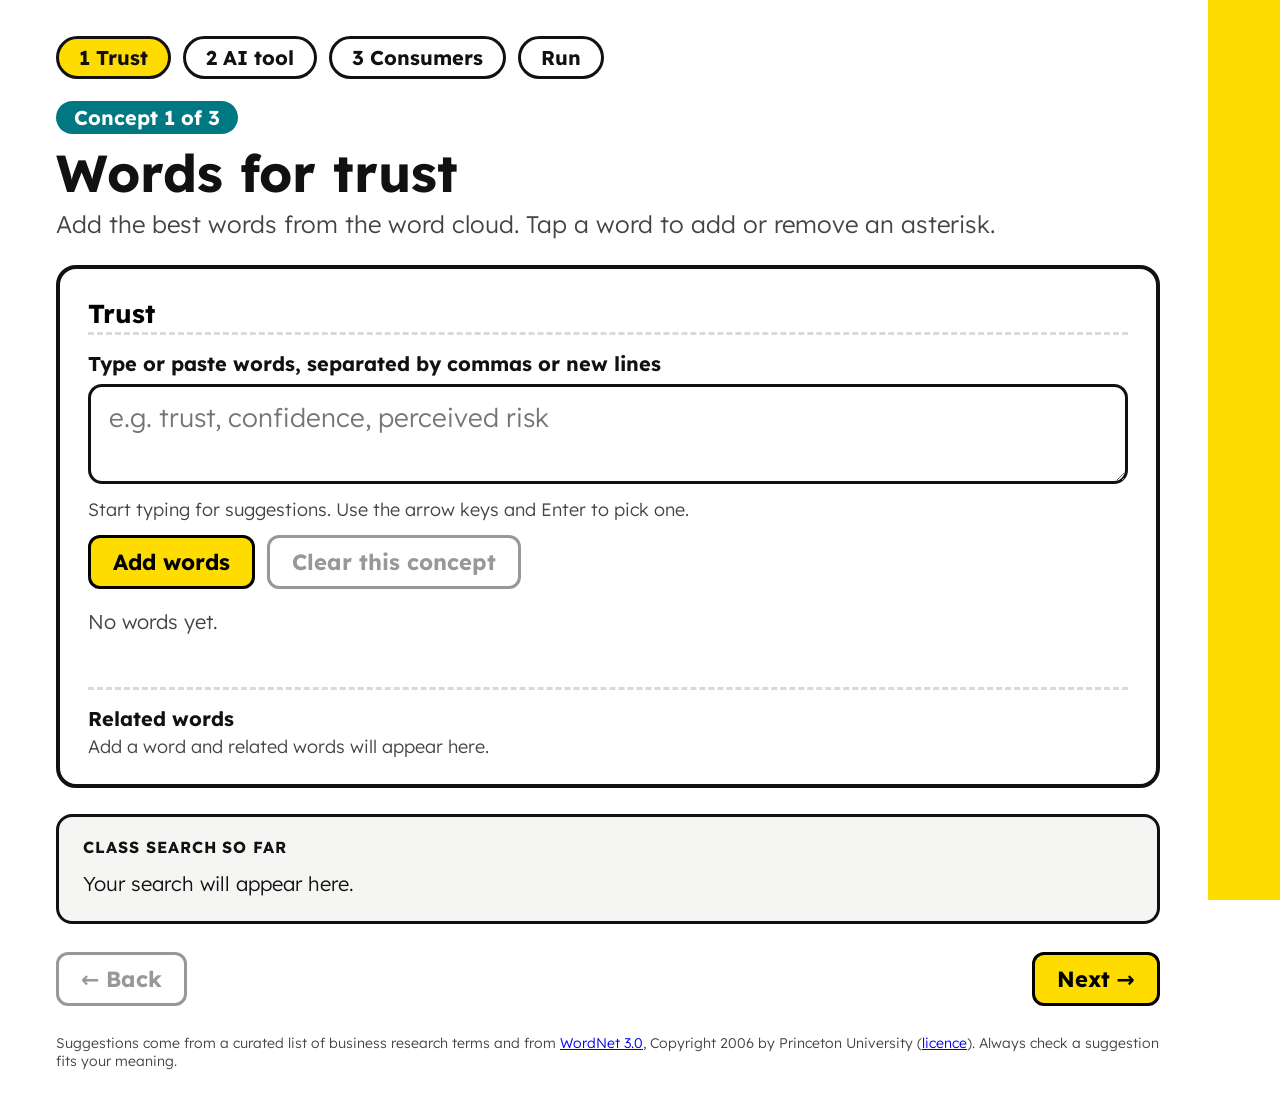
==== boolean-live-plus.html @ 55ec8f65 "Search builder plus: predictive suggestions and thesaurus Co-Authored-By: Claude Opus 5.5 <noreply@a" ====
<!DOCTYPE html>
<html lang="en-AU">
<head>
<meta charset="utf-8">
<meta name="viewport" content="width=device-width, initial-scale=1">
<title>Live search builder | UNSW Library</title>
<link rel="preconnect" href="https://fonts.googleapis.com">
<link rel="preconnect" href="https://fonts.gstatic.com" crossorigin>
<link href="https://fonts.googleapis.com/css2?family=Lexend:wght@300;400;500;700&display=swap" rel="stylesheet">
<style>
:root{--ink:#111;--yellow:#FFDC00;--teal:#007882;--panel:#f5f5f3;--muted:#444;--line:#d9d9d9}
*{box-sizing:border-box}
body{margin:0;font-family:Lexend,system-ui,Arial,sans-serif;font-weight:300;color:var(--ink);background:#fff;min-height:100vh}
.side{position:fixed;right:0;top:0;bottom:0;width:72px;background:var(--yellow)}
main{padding:36px 120px 40px 56px;max-width:1500px}
:focus-visible{outline:4px solid #1a5fd1;outline-offset:3px}
.sr{position:absolute;width:1px;height:1px;overflow:hidden;clip:rect(0 0 0 0);white-space:nowrap}
.prog{display:flex;gap:12px;flex-wrap:wrap;margin:0 0 22px;padding:0;list-style:none}
.prog button{font:inherit;font-size:20px;font-weight:700;border:3px solid var(--ink);background:#fff;color:var(--ink);border-radius:999px;padding:6px 20px;cursor:pointer}
.prog button[aria-current="step"]{background:var(--yellow)}
.prog button.done{background:var(--ink);color:var(--yellow)}
.step{display:inline-block;background:var(--teal);color:#fff;font-weight:700;font-size:20px;border-radius:999px;padding:4px 18px;margin:0 0 10px}
h1{font-size:52px;margin:0 0 8px;font-weight:700;line-height:1.1}
.sub{font-size:24px;margin:0 0 26px;color:var(--muted)}
.panel{border:4px solid var(--ink);border-radius:20px;padding:26px 28px;background:#fff}
label.f{display:block;font-size:20px;font-weight:700;margin:0 0 8px}
textarea{width:100%;font:inherit;font-size:26px;border:3px solid var(--ink);border-radius:14px;padding:14px 18px;min-height:96px;resize:vertical}
.row{display:flex;gap:12px;flex-wrap:wrap;align-items:center;margin-top:14px}
.btn{font:inherit;font-size:22px;font-weight:700;border:3px solid #000;background:var(--yellow);color:#000;border-radius:12px;padding:10px 22px;cursor:pointer}
.btn.ghost{background:#fff}
.btn.dark{background:var(--ink);color:var(--yellow);border-color:var(--ink)}
.btn[disabled]{opacity:.4;cursor:default}
.hint{font-size:18px;color:var(--muted);margin:10px 0 0}
.chips{display:flex;flex-wrap:wrap;gap:12px;margin-top:20px;min-height:56px;list-style:none;padding:0}
.chip{display:inline-flex;align-items:center;border:3px solid var(--ink);border-radius:999px;background:#fff;overflow:hidden}
.chip .w{font:inherit;font-size:24px;font-weight:700;border:0;background:transparent;color:var(--ink);padding:8px 8px 8px 20px;cursor:pointer}
.chip.tr{background:var(--yellow)}
.chip .x{font:inherit;font-size:22px;border:0;border-left:2px solid var(--ink);background:transparent;color:var(--ink);padding:8px 14px;cursor:pointer}
.chip .x:hover,.chip .w:hover{background:rgba(0,0,0,.08)}
.out{margin-top:26px;border:3px solid var(--ink);border-radius:16px;background:var(--panel);padding:18px 24px;font-family:ui-monospace,Menlo,Consolas,monospace;font-size:24px;line-height:1.55;word-break:break-word}
.out .l{display:block;font-family:Lexend,system-ui,sans-serif;font-size:16px;font-weight:700;letter-spacing:.06em;text-transform:uppercase;margin-bottom:6px}
.and{background:var(--yellow);border:2px solid #000;border-radius:8px;padding:0 8px;font-weight:700}
.nav{display:flex;justify-content:space-between;margin-top:28px}
.lbl{width:100%;font:inherit;font-size:26px;font-weight:700;border:0;border-bottom:3px dashed var(--line);padding:2px 0;margin:0 0 16px}
.empty{font-size:20px;color:var(--muted)}

.acwrap{position:relative}
.ac{position:absolute;left:0;right:0;top:100%;margin:4px 0 0;padding:0;list-style:none;background:#fff;border:3px solid var(--ink);border-radius:14px;z-index:5;overflow:hidden;box-shadow:6px 6px 0 var(--yellow)}
.ac li{font-size:24px;padding:8px 18px;cursor:pointer}
.ac li .m{font-weight:700}
.ac li[aria-selected="true"],.ac li:hover{background:var(--yellow)}
.rel{margin-top:22px;border-top:3px dashed var(--line);padding-top:16px}
.rel h2{font-size:20px;margin:0 0 4px;font-weight:700}
.rel .src{font-size:16px;color:var(--muted);margin:10px 0 6px;font-weight:700;letter-spacing:.04em;text-transform:uppercase}
.sug{display:flex;flex-wrap:wrap;gap:10px;list-style:none;padding:0;margin:0}
.sug button{font:inherit;font-size:20px;border:2px dashed var(--ink);border-radius:999px;background:#fff;color:var(--ink);padding:5px 14px;cursor:pointer}
.sug button:hover{background:#fff6b8;border-style:solid}
.credit{font-size:14px;color:var(--muted);margin:28px 0 0}
@media (max-width:900px){main{padding:24px 90px 24px 20px}h1{font-size:36px}}
</style>
</head>
<body>
<div class="side" aria-hidden="true"></div>
<main>
<ol class="prog" id="prog" aria-label="Steps"></ol>
<div id="screen"></div>
<p class="credit" id="credit">Suggestions come from a curated list of business research terms and from <a href="https://wordnet.princeton.edu/" target="_blank" rel="noopener">WordNet 3.0</a>, Copyright 2006 by Princeton University (<a href="data/WORDNET-LICENSE.txt" target="_blank" rel="noopener">licence</a>). Always check a suggestion fits your meaning.</p>
</main>
<script>
const $=s=>document.querySelector(s);
const esc=s=>String(s).replace(/[&<>"']/g,c=>({'&':'&amp;','<':'&lt;','>':'&gt;','"':'&quot;',"'":'&#39;'}[c]));
const KEY='boolean-live-plus-v1';
let D={step:0,dials:[{n:'Trust',w:[]},{n:'AI tool',w:[]},{n:'Consumers',w:[]}]};
try{const v=JSON.parse(localStorage.getItem(KEY)||'null');if(v&&v.dials)D=v}catch(e){}
const save=()=>{try{localStorage.setItem(KEY,JSON.stringify(D))}catch(e){}};
// a word is {t:'perceived risk', star:false}
const stem=t=>{if(/\s/.test(t))return t;const l=t.toLowerCase();for(const [suf,cut] of [['ility',5],['able',2],['ible',2],['ness',4],['ment',4],['ing',3],['ed',2],['s',1]]){if(l.endsWith(suf)&&t.length-cut>=4)return t.slice(0,t.length-cut)}return t};
const fmt=w=>{const t=w.star?stem(w.t)+'*':w.t;return /\s/.test(w.t)?'"'+t+'"':t};
const group=d=>!d.w.length?'':d.w.length>1?'('+d.w.map(fmt).join(' OR ')+')':fmt(d.w[0]);
const query=()=>D.dials.map(group).filter(Boolean).join(' AND ');
const queryHtml=(upto)=>{const g=D.dials.slice(0,upto).map(group).filter(Boolean);return g.length?g.map((x,i)=>(i?'<span class="and">AND</span> ':'')+esc(x)).join('<br>'):'<span style="font-family:Lexend,sans-serif;font-size:20px">Your search will appear here.</span>'};
function addWords(k,text){const d=D.dials[k];
 text.split(/[\n,;]+/).map(s=>s.replace(/["()*]/g,'').replace(/\s+/g,' ').trim()).filter(Boolean).forEach(t=>{
  if(!d.w.some(x=>x.t.toLowerCase()===t.toLowerCase()))d.w.push({t,star:false})});save()}
function prog(){const steps=[...D.dials.map((d,i)=>(i+1)+' '+d.n),'Run'];
 $('#prog').innerHTML=steps.map((s,i)=>`<li><button type="button" data-go="${i}" ${i===D.step?'aria-current="step"':''} class="${i<D.step?'done':''}">${i<D.step?'✓ ':''}${esc(s)}</button></li>`).join('')}
let TH=null;fetch('data/thesaurus.json').then(r=>r.ok?r.json():null).then(j=>{if(j){TH=j;if(D.step<D.dials.length)related()}}).catch(()=>{});
function curTok(ta){const v=ta.value.slice(0,ta.selectionStart);const m=v.match(/[^,;\n]*$/);return {start:ta.selectionStart-m[0].length,text:m[0].replace(/^\s+/,'')}}
function suggest(prefix){if(!TH||prefix.length<2)return[];const p=prefix.toLowerCase();const out=[];for(const w of TH.v){if(w.startsWith(p)&&w!==p){out.push(w);if(out.length>=6)break}}return out}
function synsFor(words){if(!TH)return{b:[],w:[]};const have=new Set(words.map(x=>x.toLowerCase()));const b=[],g=[];
 words.forEach(x=>{const k=x.toLowerCase();(TH.b[k]||[]).forEach(s=>{if(!have.has(s.toLowerCase())&&!b.includes(s))b.push(s)});(TH.w[k]||[]).forEach(s=>{if(!have.has(s.toLowerCase())&&!b.some(y=>y.toLowerCase()===s)&&!g.includes(s))g.push(s)})});return{b:b.slice(0,14),w:g.slice(0,10)}}
function related(){const box=document.getElementById('rel');if(!box)return;const d=D.dials[D.step];if(!d)return;
 if(!TH){box.innerHTML='';return}
 if(!d.w.length){box.innerHTML='<h2>Related words</h2><p class="hint" style="margin:0">Add a word and related words will appear here.</p>';return}
 const s=synsFor(d.w.map(x=>x.t));const li=a=>a.map(x=>`<li><button type="button" data-add="${esc(x)}" aria-label="Add ${esc(x)}">+ ${esc(x)}</button></li>`).join('');
 box.innerHTML='<h2>Related words</h2><p class="hint" style="margin:0 0 4px">Select a word to add it.</p>'+(s.b.length?'<p class="src">Business terms</p><ul class="sug">'+li(s.b)+'</ul>':'')+(s.w.length?'<p class="src">General thesaurus</p><ul class="sug">'+li(s.w)+'</ul>':'')+(!s.b.length&&!s.w.length?'<p class="hint" style="margin:0">No suggestions for these words. Try a different word.</p>':'')}
function render(focusSel){prog();const k=D.step,sc=$('#screen');
 if(k<D.dials.length){const d=D.dials[k];
  sc.innerHTML=`<span class="step">Concept ${k+1} of ${D.dials.length}</span>
  <h1>Words for <span id="cname">${esc(d.n.toLowerCase())}</span></h1>
  <p class="sub">Add the best words from the word cloud. Tap a word to add or remove an asterisk.</p>
  <div class="panel"><label class="sr" for="lbl">Concept name</label><input class="lbl" id="lbl" value="${esc(d.n)}" autocomplete="off">
   <label class="f" for="win">Type or paste words, separated by commas or new lines</label>
   <div class="acwrap"><textarea id="win" placeholder="e.g. trust, confidence, perceived risk" role="combobox" aria-autocomplete="list" aria-expanded="false" aria-controls="acl" autocomplete="off" spellcheck="true"></textarea><ul class="ac" id="acl" role="listbox" aria-label="Suggestions" hidden></ul></div><p class="hint" id="achint">Start typing for suggestions. Use the arrow keys and Enter to pick one.</p>
   <div class="row"><button class="btn" type="button" id="add">Add words</button><button class="btn ghost" type="button" id="clr" ${d.w.length?'':'disabled'}>Clear this concept</button></div>
   <ul class="chips" id="chips" aria-label="Words for ${esc(d.n)}">${d.w.length?d.w.map((w,i)=>`<li class="chip ${w.star?'tr':''}"><button class="w" type="button" data-i="${i}" aria-pressed="${w.star}" aria-label="${esc(fmt(w))}. Select to ${w.star?'remove':'add'} truncation">${esc(fmt(w))}</button><button class="x" type="button" data-x="${i}" aria-label="Remove ${esc(w.t)}">×</button></li>`).join(''):'<li class="empty">No words yet.</li>'}</ul>
   <div class="rel" id="rel" aria-live="polite"></div>
  </div>
  <div class="out" aria-live="polite"><span class="l">Class search so far</span>${queryHtml(k+1)}</div>
  <div class="nav"><button class="btn ghost" type="button" id="back" ${k?'':'disabled'}>← Back</button><button class="btn" type="button" id="next">Next →</button></div>`;
  const win=$('#win');
  $('#add').onclick=()=>{if(!win.value.trim())return;addWords(k,win.value);render('#win')};
  const acl=$('#acl');let acI=-1,acItems=[];
  const closeAc=()=>{acl.hidden=true;win.setAttribute('aria-expanded','false');win.removeAttribute('aria-activedescendant');acI=-1;acItems=[]};
  const pick=w=>{const tk=curTok(win);const before=win.value.slice(0,tk.start),after=win.value.slice(win.selectionStart);const sep=before&&!/[\s,;\n]$/.test(before)?' ':'';win.value=before+sep+w+', '+after.replace(/^\s*,?\s*/,'');const pos=(before+sep+w+', ').length;win.setSelectionRange(pos,pos);closeAc();win.focus()};
  const showAc=()=>{acItems=suggest(curTok(win).text);if(!acItems.length){closeAc();return}acI=-1;const p=curTok(win).text.toLowerCase();
   acl.innerHTML=acItems.map((w,i)=>`<li role="option" id="aco${i}" aria-selected="false"><span class="m">${esc(w.slice(0,p.length))}</span>${esc(w.slice(p.length))}</li>`).join('');acl.hidden=false;win.setAttribute('aria-expanded','true')};
  const hi=i=>{acI=i;acl.querySelectorAll('li').forEach((li,j)=>li.setAttribute('aria-selected',j===i));win.setAttribute('aria-activedescendant','aco'+i)};
  win.addEventListener('input',showAc);win.addEventListener('blur',()=>setTimeout(closeAc,150));
  acl.addEventListener('mousedown',e=>{const li=e.target.closest('li');if(li){e.preventDefault();pick(acItems[+li.id.slice(3)])}});
  win.addEventListener('keydown',e=>{
   if(!acl.hidden&&acItems.length){if(e.key==='ArrowDown'){e.preventDefault();hi((acI+1)%acItems.length);return}if(e.key==='ArrowUp'){e.preventDefault();hi((acI-1+acItems.length)%acItems.length);return}
    if((e.key==='Enter'||e.key==='Tab')&&acI>=0){e.preventDefault();pick(acItems[acI]);return}if(e.key==='Escape'){e.preventDefault();closeAc();return}}
   if(e.key==='Enter'&&!e.shiftKey){e.preventDefault();closeAc();$('#add').click()}});
  $('#rel').addEventListener('click',e=>{const b=e.target.closest('[data-add]');if(!b)return;addWords(k,b.dataset.add);render('#win')});
  related();
  $('#clr').onclick=()=>{d.w=[];save();render('#win')};
  $('#lbl').addEventListener('input',e=>{d.n=e.target.value.trim()||'Concept';$('#cname').textContent=d.n.toLowerCase();save();prog()});
  $('#chips').onclick=e=>{const w=e.target.closest('.w'),x=e.target.closest('.x');
   if(w){const i=+w.dataset.i;d.w[i].star=!d.w[i].star;save();render(`.w[data-i="${i}"]`)}
   if(x){d.w.splice(+x.dataset.x,1);save();render('#win')}};
 }else{
  sc.innerHTML=`<span class="step">Run it</span><h1>Search Business Source Premier</h1>
  <p class="sub">The class’s finished search, ready to run live.</p>
  <div class="out" style="font-size:28px"><span class="l">Class search</span>${queryHtml(D.dials.length)}</div>
  <div class="row" style="margin-top:26px"><button class="btn dark" type="button" id="run" ${query()?'':'disabled'}>Open in Business Source Premier ↗<span class="sr"> (opens in a new window)</span></button><button class="btn ghost" type="button" id="cp" ${query()?'':'disabled'}>Copy search</button></div>
  <p class="hint" id="cpm" aria-live="polite"></p>
  <div class="nav"><button class="btn ghost" type="button" id="back">← Back</button><button class="btn ghost" type="button" id="reset">Start again</button></div>`;
  $('#run').onclick=()=>window.open('https://research.ebsco.com/c/cqb6z7/search/results?autocorrect=y&db=buh&expanders=concept&limiters=None&searchMode=enhanced&q='+encodeURIComponent(query()).replace(/%20/g,'+'),'_blank','noopener');
  $('#cp').onclick=async()=>{try{await navigator.clipboard.writeText(query());$('#cpm').textContent='Copied.'}catch(e){$('#cpm').textContent='Select the search above and copy it manually.'}};
  $('#reset').onclick=()=>{D={step:0,dials:D.dials.map(d=>({n:d.n,w:[]}))};save();render('#win')};
 }
 const b=$('#back');if(b)b.onclick=()=>{D.step--;save();render('h1')};
 const n=$('#next');if(n)n.onclick=()=>{D.step++;save();render('h1')};
 if(focusSel){const f=document.querySelector(focusSel);if(f){if(f.tagName==='H1')f.setAttribute('tabindex','-1');f.focus()}}}
$('#prog').addEventListener('click',e=>{const b=e.target.closest('[data-go]');if(b){D.step=+b.dataset.go;save();render('h1')}});
render();
</script>
</body>
</html>
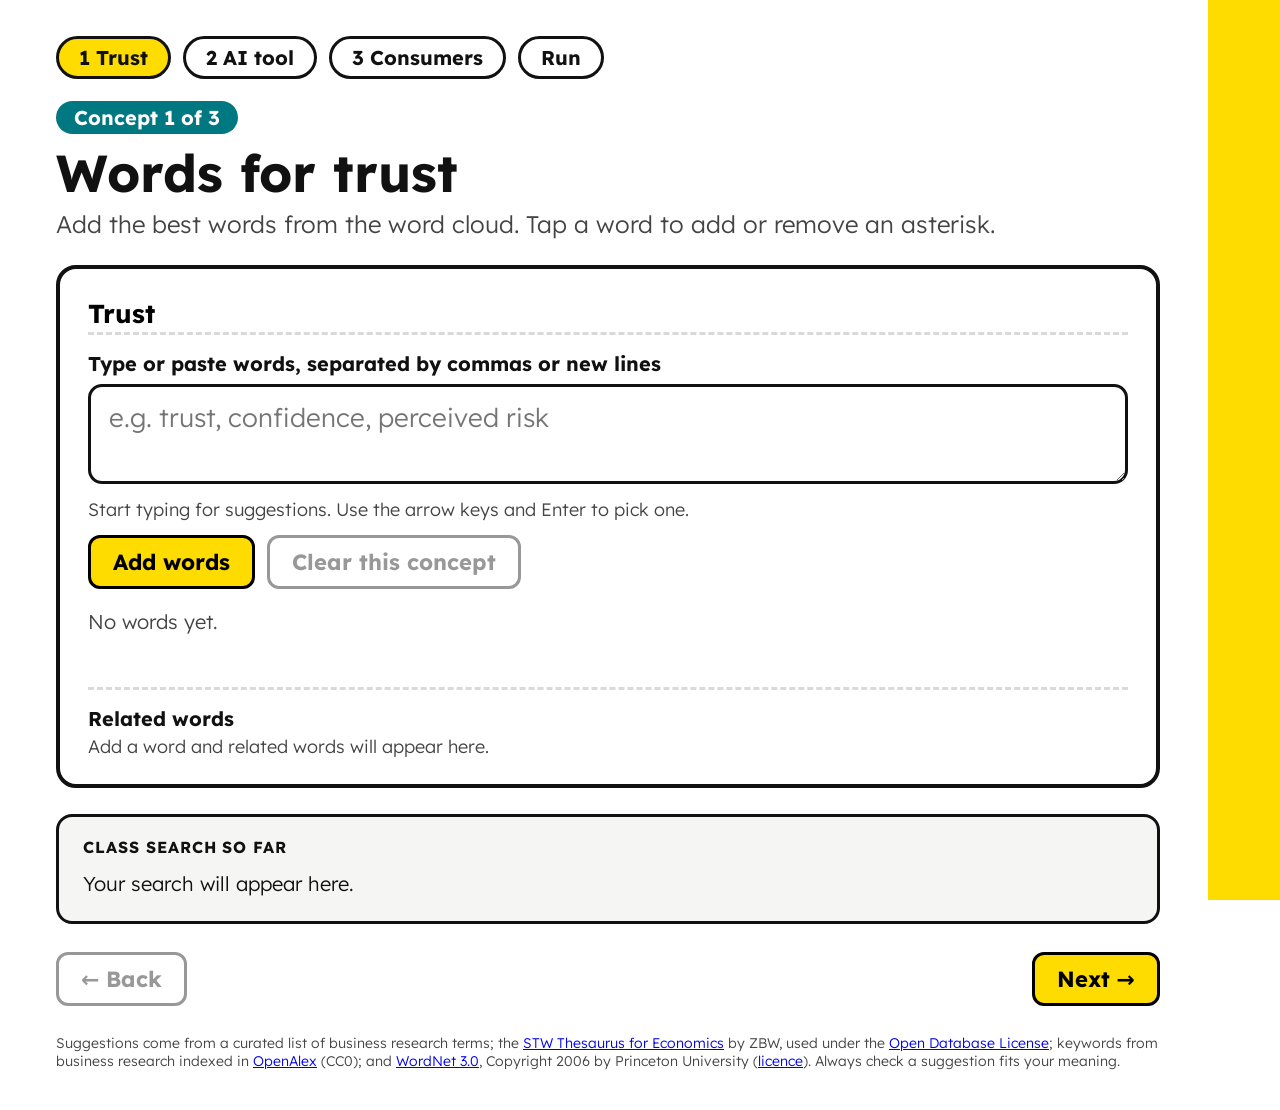
==== commit 08a93c20: "Search builder plus: add STW economics terms and OpenAlex research keywords Co-Authored-By: Claude O" ====
--- a/boolean-live-plus.html
+++ b/boolean-live-plus.html
@@ -55,6 +55,7 @@
 .sug{display:flex;flex-wrap:wrap;gap:10px;list-style:none;padding:0;margin:0}
 .sug button{font:inherit;font-size:20px;border:2px dashed var(--ink);border-radius:999px;background:#fff;color:var(--ink);padding:5px 14px;cursor:pointer}
 .sug button:hover{background:#fff6b8;border-style:solid}
+.srcn{font-size:13px;color:var(--muted);margin:-2px 0 6px}
 .credit{font-size:14px;color:var(--muted);margin:28px 0 0}
 @media (max-width:900px){main{padding:24px 90px 24px 20px}h1{font-size:36px}}
 </style>
@@ -64,7 +65,7 @@
 <main>
 <ol class="prog" id="prog" aria-label="Steps"></ol>
 <div id="screen"></div>
-<p class="credit" id="credit">Suggestions come from a curated list of business research terms and from <a href="https://wordnet.princeton.edu/" target="_blank" rel="noopener">WordNet 3.0</a>, Copyright 2006 by Princeton University (<a href="data/WORDNET-LICENSE.txt" target="_blank" rel="noopener">licence</a>). Always check a suggestion fits your meaning.</p>
+<p class="credit" id="credit">Suggestions come from a curated list of business research terms; the <a href="https://zbw.eu/stw/" target="_blank" rel="noopener">STW Thesaurus for Economics</a> by ZBW, used under the <a href="https://opendatacommons.org/licenses/odbl/1-0/" target="_blank" rel="noopener">Open Database License</a>; keywords from business research indexed in <a href="https://openalex.org/" target="_blank" rel="noopener">OpenAlex</a> (CC0); and <a href="https://wordnet.princeton.edu/" target="_blank" rel="noopener">WordNet 3.0</a>, Copyright 2006 by Princeton University (<a href="data/WORDNET-LICENSE.txt" target="_blank" rel="noopener">licence</a>). Always check a suggestion fits your meaning.</p>
 </main>
 <script>
 const $=s=>document.querySelector(s);
@@ -84,16 +85,33 @@
   if(!d.w.some(x=>x.t.toLowerCase()===t.toLowerCase()))d.w.push({t,star:false})});save()}
 function prog(){const steps=[...D.dials.map((d,i)=>(i+1)+' '+d.n),'Run'];
  $('#prog').innerHTML=steps.map((s,i)=>`<li><button type="button" data-go="${i}" ${i===D.step?'aria-current="step"':''} class="${i<D.step?'done':''}">${i<D.step?'✓ ':''}${esc(s)}</button></li>`).join('')}
-let TH=null;fetch('data/thesaurus.json').then(r=>r.ok?r.json():null).then(j=>{if(j){TH=j;if(D.step<D.dials.length)related()}}).catch(()=>{});
+let TH=null,OA=null,ST=null,STI=null;
+const getJ=(u,f)=>fetch(u).then(r=>r.ok?r.json():null).then(j=>{if(j){f(j);if(D.step<D.dials.length)related()}}).catch(()=>{});
+const nrm=x=>x.toLowerCase().replace(/[*"?]/g,'').replace(/ \([^)]*\)$/,'').replace(/\s+/g,' ').trim();
+const HOM=new Set(['trust','good','return','interest','security','future','option','share','bond','stock','capital','right','saving','earning']);
+const clean=x=>{x=x.replace(/ \([^)]*\)$/,'');return /^[A-Z][a-z]/.test(x)?x[0].toLowerCase()+x.slice(1):x};
+getJ('data/thesaurus.json',j=>{TH=j});
+getJ('data/openalex-keywords.json',j=>{OA=j;OA.ix=new Map(j.k.map((k,i)=>[k,i]));0});
+getJ('data/stw.json',j=>{ST=j;STI=new Map();const add=(t,i)=>{const k=nrm(t);if(!STI.has(k))STI.set(k,[]);STI.get(k).push(i)};j.p.forEach((t,i)=>{add(t,i);j.a[i].forEach(a=>add(a,i))})});
 function curTok(ta){const v=ta.value.slice(0,ta.selectionStart);const m=v.match(/[^,;\n]*$/);return {start:ta.selectionStart-m[0].length,text:m[0].replace(/^\s+/,'')}}
-function suggest(prefix){if(!TH||prefix.length<2)return[];const p=prefix.toLowerCase();const out=[];for(const w of TH.v){if(w.startsWith(p)&&w!==p){out.push(w);if(out.length>=6)break}}return out}
-function synsFor(words){if(!TH)return{b:[],w:[]};const have=new Set(words.map(x=>x.toLowerCase()));const b=[],g=[];
- words.forEach(x=>{const k=x.toLowerCase();(TH.b[k]||[]).forEach(s=>{if(!have.has(s.toLowerCase())&&!b.includes(s))b.push(s)});(TH.w[k]||[]).forEach(s=>{if(!have.has(s.toLowerCase())&&!b.some(y=>y.toLowerCase()===s)&&!g.includes(s))g.push(s)})});return{b:b.slice(0,14),w:g.slice(0,10)}}
+let VOC=null,VOCn=-1;const vocab=()=>{const n=(TH?1:0)+(OA?2:0)+(ST?4:0);if(n!==VOCn){VOCn=n;VOC=[...new Set((TH?Object.keys(TH.b):[]).concat(OA?OA.k:[],ST?ST.p.map(nrm):[],TH?TH.v:[]))]}return VOC};
+function suggest(prefix){if(prefix.length<2)return[];const p=prefix.toLowerCase();const out=[];for(const w of vocab()){if(w.startsWith(p)&&w!==p&&!out.includes(w)){out.push(w);if(out.length>=6)break}}return out}
+function synsFor(words){const have=new Set(words.map(x=>nrm(x)));const seen=new Set(have);const take=(arr,x,n)=>{const k=nrm(x);if(!k||seen.has(k)||arr.length>=n)return;seen.add(k);arr.push(x)};const b=[],e=[],o=[],g=[];
+ const ks=words.map(x=>nrm(x)).filter(Boolean);
+ if(TH)ks.forEach(k=>(TH.b[k]||[]).forEach(s=>take(b,s,14)));
+ if(ST)ks.forEach(k=>{const hit=STI.get(k)||(HOM.has(k)||HOM.has(k.replace(/s$/,''))?null:(STI.get(k+'s')||(k.endsWith('s')?STI.get(k.slice(0,-1)):null)));
+  if(hit)hit.forEach(i=>{take(e,clean(ST.p[i]),12);ST.a[i].forEach(a=>take(e,clean(a),12));ST.r[i].forEach(j=>take(e,clean(ST.p[j]),12))})});
+ if(OA)ks.forEach(k=>{const i=OA.ix.has(k)?OA.ix.get(k):OA.ix.get(k+'s');if(i!=null)OA.r[i].forEach(j=>take(o,OA.k[j],12));
+  const re=new RegExp('(^|[ -])'+k.replace(/[.*+?^${}()|[\]\\]/g,'\\$&')+'s?($|[ -])');for(const t of OA.k){if(o.length>=12)break;if(re.test(t))take(o,t,12)}});
+ if(TH)ks.forEach(k=>(TH.w[k]||[]).forEach(s=>take(g,s,10)));
+ return{b,e,o,w:g}}
 function related(){const box=document.getElementById('rel');if(!box)return;const d=D.dials[D.step];if(!d)return;
- if(!TH){box.innerHTML='';return}
+ if(!TH&&!OA&&!ST){box.innerHTML='';return}
  if(!d.w.length){box.innerHTML='<h2>Related words</h2><p class="hint" style="margin:0">Add a word and related words will appear here.</p>';return}
  const s=synsFor(d.w.map(x=>x.t));const li=a=>a.map(x=>`<li><button type="button" data-add="${esc(x)}" aria-label="Add ${esc(x)}">+ ${esc(x)}</button></li>`).join('');
- box.innerHTML='<h2>Related words</h2><p class="hint" style="margin:0 0 4px">Select a word to add it.</p>'+(s.b.length?'<p class="src">Business terms</p><ul class="sug">'+li(s.b)+'</ul>':'')+(s.w.length?'<p class="src">General thesaurus</p><ul class="sug">'+li(s.w)+'</ul>':'')+(!s.b.length&&!s.w.length?'<p class="hint" style="margin:0">No suggestions for these words. Try a different word.</p>':'')}
+ const grp=(t,n,a)=>a.length?`<p class="src">${t}</p>${n?`<p class="srcn">${n}</p>`:''}<ul class="sug">${li(a)}</ul>`:'';
+ const any=s.b.length||s.e.length||s.o.length||s.w.length;
+ box.innerHTML='<h2>Related words</h2><p class="hint" style="margin:0 0 4px">Select a word to add it.</p>'+grp('Business terms','',s.b)+grp('Economics and business terms','From the STW Thesaurus for Economics',s.e)+grp('Words researchers use','Keywords that appear together in business research. Related, not always the same meaning.',s.o)+grp('General thesaurus','',s.w)+(!any?'<p class="hint" style="margin:0">No suggestions for these words. Try a different word.</p>':'')}
 function render(focusSel){prog();const k=D.step,sc=$('#screen');
  if(k<D.dials.length){const d=D.dials[k];
   sc.innerHTML=`<span class="step">Concept ${k+1} of ${D.dials.length}</span>
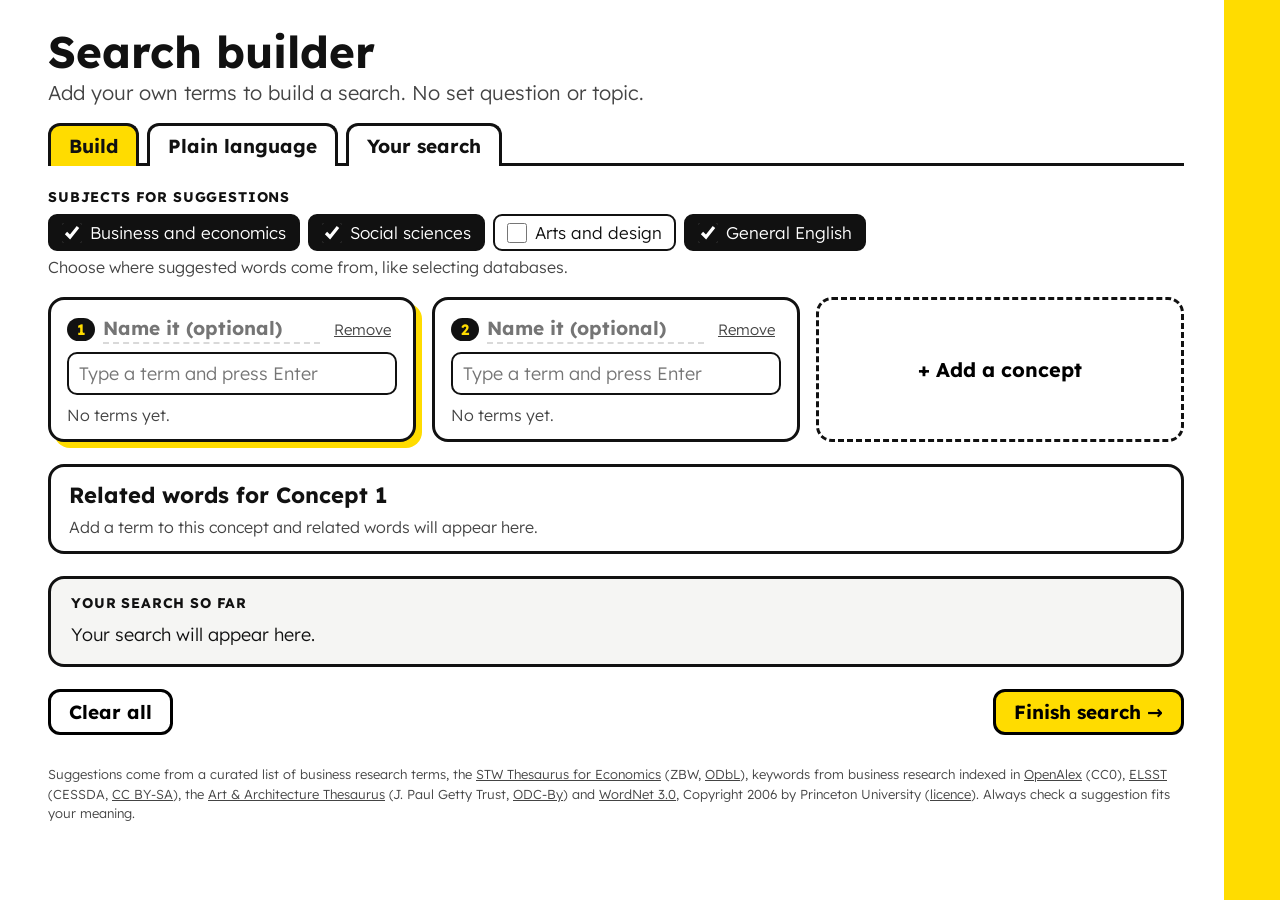
==== commit 77937dcf: "Search builder: open concept space, plain language tab, subjects, truncation and spelling control, E" ====
--- a/boolean-live-plus.html
+++ b/boolean-live-plus.html
@@ -3,166 +3,377 @@
 <head>
 <meta charset="utf-8">
 <meta name="viewport" content="width=device-width, initial-scale=1">
-<title>Live search builder | UNSW Library</title>
+<title>Search builder | UNSW Library</title>
 <link rel="preconnect" href="https://fonts.googleapis.com">
 <link rel="preconnect" href="https://fonts.gstatic.com" crossorigin>
 <link href="https://fonts.googleapis.com/css2?family=Lexend:wght@300;400;500;700&display=swap" rel="stylesheet">
 <style>
-:root{--ink:#111;--yellow:#FFDC00;--teal:#007882;--panel:#f5f5f3;--muted:#444;--line:#d9d9d9}
+:root{--ink:#111;--yellow:#FFDC00;--teal:#007882;--panel:#f5f5f3;--muted:#444;--line:#d9d9d9;--c1:#fff1b0;--c2:#d4e8ff;--c3:#d6f2d9;--c4:#f8d9ec;--c5:#e6dcff}
 *{box-sizing:border-box}
-body{margin:0;font-family:Lexend,system-ui,Arial,sans-serif;font-weight:300;color:var(--ink);background:#fff;min-height:100vh}
-.side{position:fixed;right:0;top:0;bottom:0;width:72px;background:var(--yellow)}
-main{padding:36px 120px 40px 56px;max-width:1500px}
+body{margin:0;font-family:Lexend,system-ui,Arial,sans-serif;font-weight:300;color:var(--ink);background:#fff}
+.side{position:fixed;right:0;top:0;bottom:0;width:56px;background:var(--yellow)}
+main{padding:28px 96px 40px 48px;max-width:1400px}
 :focus-visible{outline:4px solid #1a5fd1;outline-offset:3px}
 .sr{position:absolute;width:1px;height:1px;overflow:hidden;clip:rect(0 0 0 0);white-space:nowrap}
-.prog{display:flex;gap:12px;flex-wrap:wrap;margin:0 0 22px;padding:0;list-style:none}
-.prog button{font:inherit;font-size:20px;font-weight:700;border:3px solid var(--ink);background:#fff;color:var(--ink);border-radius:999px;padding:6px 20px;cursor:pointer}
-.prog button[aria-current="step"]{background:var(--yellow)}
-.prog button.done{background:var(--ink);color:var(--yellow)}
-.step{display:inline-block;background:var(--teal);color:#fff;font-weight:700;font-size:20px;border-radius:999px;padding:4px 18px;margin:0 0 10px}
-h1{font-size:52px;margin:0 0 8px;font-weight:700;line-height:1.1}
-.sub{font-size:24px;margin:0 0 26px;color:var(--muted)}
-.panel{border:4px solid var(--ink);border-radius:20px;padding:26px 28px;background:#fff}
-label.f{display:block;font-size:20px;font-weight:700;margin:0 0 8px}
-textarea{width:100%;font:inherit;font-size:26px;border:3px solid var(--ink);border-radius:14px;padding:14px 18px;min-height:96px;resize:vertical}
-.row{display:flex;gap:12px;flex-wrap:wrap;align-items:center;margin-top:14px}
-.btn{font:inherit;font-size:22px;font-weight:700;border:3px solid #000;background:var(--yellow);color:#000;border-radius:12px;padding:10px 22px;cursor:pointer}
-.btn.ghost{background:#fff}
-.btn.dark{background:var(--ink);color:var(--yellow);border-color:var(--ink)}
-.btn[disabled]{opacity:.4;cursor:default}
-.hint{font-size:18px;color:var(--muted);margin:10px 0 0}
-.chips{display:flex;flex-wrap:wrap;gap:12px;margin-top:20px;min-height:56px;list-style:none;padding:0}
-.chip{display:inline-flex;align-items:center;border:3px solid var(--ink);border-radius:999px;background:#fff;overflow:hidden}
-.chip .w{font:inherit;font-size:24px;font-weight:700;border:0;background:transparent;color:var(--ink);padding:8px 8px 8px 20px;cursor:pointer}
-.chip.tr{background:var(--yellow)}
-.chip .x{font:inherit;font-size:22px;border:0;border-left:2px solid var(--ink);background:transparent;color:var(--ink);padding:8px 14px;cursor:pointer}
-.chip .x:hover,.chip .w:hover{background:rgba(0,0,0,.08)}
-.out{margin-top:26px;border:3px solid var(--ink);border-radius:16px;background:var(--panel);padding:18px 24px;font-family:ui-monospace,Menlo,Consolas,monospace;font-size:24px;line-height:1.55;word-break:break-word}
-.out .l{display:block;font-family:Lexend,system-ui,sans-serif;font-size:16px;font-weight:700;letter-spacing:.06em;text-transform:uppercase;margin-bottom:6px}
-.and{background:var(--yellow);border:2px solid #000;border-radius:8px;padding:0 8px;font-weight:700}
-.nav{display:flex;justify-content:space-between;margin-top:28px}
-.lbl{width:100%;font:inherit;font-size:26px;font-weight:700;border:0;border-bottom:3px dashed var(--line);padding:2px 0;margin:0 0 16px}
-.empty{font-size:20px;color:var(--muted)}
-
+h1{font-size:44px;margin:0 0 4px;font-weight:700;line-height:1.1}
+h2{font-size:22px;margin:0 0 8px;font-weight:700}
+.sub{font-size:20px;margin:0 0 18px;color:var(--muted)}
+.tabs{display:flex;gap:8px;border-bottom:3px solid var(--ink);margin:18px 0 22px;flex-wrap:wrap}
+.tabs button{font:inherit;font-size:19px;font-weight:700;border:3px solid var(--ink);border-bottom:0;border-radius:12px 12px 0 0;background:#fff;color:var(--ink);padding:8px 18px;cursor:pointer;margin-bottom:-3px}
+.tabs button[aria-selected="true"]{background:var(--yellow)}
+.btn{font:inherit;font-size:19px;font-weight:700;border:3px solid #000;background:var(--yellow);color:#000;border-radius:12px;padding:8px 18px;cursor:pointer}
+.btn.ghost{background:#fff}.btn.dark{background:var(--ink);color:var(--yellow)}
+.btn.sm{font-size:16px;padding:5px 12px;border-width:2px;border-radius:9px}
+.btn[disabled]{opacity:.45;cursor:default}
+.row{display:flex;gap:10px;flex-wrap:wrap;align-items:center}
+.hint{font-size:16px;color:var(--muted);margin:6px 0 0}
+.lbl{font-size:14px;font-weight:700;letter-spacing:.06em;text-transform:uppercase;margin:0 0 8px}
+fieldset.subj{border:0;padding:0;margin:0 0 20px}
+fieldset.subj legend{font-size:14px;font-weight:700;letter-spacing:.06em;text-transform:uppercase;margin:0 0 8px;padding:0}
+.toggles{display:flex;flex-wrap:wrap;gap:8px}
+.toggles label{display:inline-flex;align-items:center;gap:8px;border:2px solid var(--ink);border-radius:9px;padding:6px 12px;font-size:17px;cursor:pointer;background:#fff}
+.toggles input{width:20px;height:20px;accent-color:#111;margin:0}
+.toggles label:has(input:checked){background:var(--ink);color:#fff}
+.cards{display:grid;grid-template-columns:repeat(auto-fill,minmax(min(330px,100%),1fr));gap:16px}
+.card{border:3px solid var(--ink);border-radius:16px;padding:14px 16px;background:#fff;position:relative}
+.card.on{box-shadow:6px 6px 0 var(--yellow)}
+.card .top{display:flex;align-items:center;gap:8px;margin-bottom:8px}
+.card .num{flex:none;background:var(--ink);color:var(--yellow);font-weight:700;border-radius:999px;padding:2px 10px;font-size:15px}
+.card .name{flex:1;min-width:0;width:100%;font:inherit;font-size:19px;font-weight:700;border:0;border-bottom:2px dashed var(--line);padding:2px 0}
+.card .del{font:inherit;border:0;background:none;font-size:15px;text-decoration:underline;cursor:pointer;color:var(--muted)}
+.add{border:3px dashed var(--ink);border-radius:16px;background:#fff;font:inherit;font-size:20px;font-weight:700;cursor:pointer;min-height:120px}
+.add:hover{background:#fffbe0}
 .acwrap{position:relative}
-.ac{position:absolute;left:0;right:0;top:100%;margin:4px 0 0;padding:0;list-style:none;background:#fff;border:3px solid var(--ink);border-radius:14px;z-index:5;overflow:hidden;box-shadow:6px 6px 0 var(--yellow)}
-.ac li{font-size:24px;padding:8px 18px;cursor:pointer}
+.term{width:100%;font:inherit;font-size:18px;border:2px solid var(--ink);border-radius:10px;padding:8px 10px}
+.ac{position:absolute;left:0;right:0;top:100%;margin:4px 0 0;padding:0;list-style:none;background:#fff;border:3px solid var(--ink);border-radius:12px;z-index:5;overflow:hidden;box-shadow:5px 5px 0 var(--yellow)}
+.ac li{font-size:18px;padding:6px 14px;cursor:pointer}
 .ac li .m{font-weight:700}
 .ac li[aria-selected="true"],.ac li:hover{background:var(--yellow)}
-.rel{margin-top:22px;border-top:3px dashed var(--line);padding-top:16px}
-.rel h2{font-size:20px;margin:0 0 4px;font-weight:700}
-.rel .src{font-size:16px;color:var(--muted);margin:10px 0 6px;font-weight:700;letter-spacing:.04em;text-transform:uppercase}
-.sug{display:flex;flex-wrap:wrap;gap:10px;list-style:none;padding:0;margin:0}
-.sug button{font:inherit;font-size:20px;border:2px dashed var(--ink);border-radius:999px;background:#fff;color:var(--ink);padding:5px 14px;cursor:pointer}
+.chips{display:flex;flex-wrap:wrap;gap:8px;margin:10px 0 0;padding:0;list-style:none}
+.chip{display:inline-flex;align-items:center;border:2px solid var(--ink);border-radius:999px;background:var(--yellow);overflow:hidden}
+.chip .w{font:inherit;font-size:17px;font-weight:700;border:0;background:transparent;color:var(--ink);padding:5px 6px 5px 14px;cursor:pointer;font-family:ui-monospace,Menlo,Consolas,monospace}
+.chip .x{font:inherit;font-size:17px;border:0;border-left:2px solid var(--ink);background:transparent;padding:5px 10px;cursor:pointer}
+.chip .w:hover,.chip .x:hover{background:rgba(0,0,0,.1)}
+.chip.ed{outline:3px solid var(--teal);outline-offset:2px}
+.empty{font-size:16px;color:var(--muted)}
+.edit{margin-top:12px;border:2px solid var(--teal);border-radius:12px;padding:10px 12px;background:#f2fafa}
+.edit h3{font-size:16px;margin:0 0 6px}
+.letters{display:flex;flex-wrap:wrap;gap:3px;margin:4px 0 8px}
+.letters button{font:700 20px ui-monospace,Menlo,Consolas,monospace;min-width:30px;padding:5px 4px;border:1.5px solid #888;border-radius:6px;background:#fff;cursor:pointer;color:var(--ink)}
+.letters button.cut{background:var(--ink);color:var(--yellow);border-color:var(--ink)}
+.letters button.gone{color:#999;text-decoration:line-through}
+.letters .ast{font:700 20px ui-monospace,monospace;padding:5px 6px;background:var(--ink);color:var(--yellow);border-radius:6px}
+.res{font-family:ui-monospace,Menlo,Consolas,monospace;font-weight:700;background:#fff;border:1.5px solid var(--ink);border-radius:6px;padding:1px 6px}
+.warn{color:#8a3b00;font-weight:500}
+.radios{display:flex;flex-wrap:wrap;gap:6px 14px;margin:6px 0}
+.radios label{font-size:16px;display:inline-flex;gap:6px;align-items:center}
+.rel{margin-top:22px;border:3px solid var(--ink);border-radius:16px;padding:14px 18px}
+.rel .src{font-size:14px;color:var(--muted);margin:12px 0 4px;font-weight:700;letter-spacing:.04em;text-transform:uppercase}
+.srcn{font-size:14px;color:var(--muted);margin:0 0 6px}
+.sug{display:flex;flex-wrap:wrap;gap:8px;list-style:none;padding:0;margin:0}
+.sug button{font:inherit;font-size:17px;border:2px dashed var(--ink);border-radius:999px;background:#fff;color:var(--ink);padding:4px 12px;cursor:pointer}
 .sug button:hover{background:#fff6b8;border-style:solid}
-.srcn{font-size:13px;color:var(--muted);margin:-2px 0 6px}
-.credit{font-size:14px;color:var(--muted);margin:28px 0 0}
-@media (max-width:900px){main{padding:24px 90px 24px 20px}h1{font-size:36px}}
+.out{margin-top:22px;border:3px solid var(--ink);border-radius:16px;background:var(--panel);padding:14px 20px;font-family:ui-monospace,Menlo,Consolas,monospace;font-size:20px;line-height:1.55;word-break:break-word}
+.out .l{display:block;font-family:Lexend,system-ui,sans-serif;font-size:14px;font-weight:700;letter-spacing:.06em;text-transform:uppercase;margin-bottom:4px}
+.and{background:var(--yellow);border:2px solid #000;border-radius:7px;padding:0 6px;font-weight:700}
+.plain{font-size:19px;line-height:1.5}
+.foot{display:flex;justify-content:space-between;gap:10px;flex-wrap:wrap;margin-top:22px}
+textarea.big{width:100%;font:inherit;font-size:20px;border:3px solid var(--ink);border-radius:12px;padding:10px 14px;min-height:84px;resize:vertical}
+.pl-grid{display:grid;grid-template-columns:1fr 1fr;gap:22px}
+.box{border:3px solid var(--ink);border-radius:16px;padding:16px 18px}
+.hl{border-radius:5px;padding:0 3px}
+.prop{list-style:none;padding:0;margin:10px 0 0;display:grid;gap:8px}
+.prop li{border:2px solid var(--ink);border-radius:10px;padding:6px 10px;font-size:17px}
+.plat{width:100%;border-collapse:collapse;margin-top:10px}
+.plat th,.plat td{text-align:left;border-bottom:1px solid var(--line);padding:10px 6px;vertical-align:top}
+.plat td code{font-family:ui-monospace,Menlo,Consolas,monospace;font-size:16px;word-break:break-word}
+.plat th{font-size:14px;letter-spacing:.06em;text-transform:uppercase}
+.credit{font-size:13px;color:var(--muted);margin:30px 0 0;line-height:1.5}
+.credit a{color:var(--muted)}
+@media (max-width:900px){main{padding:20px 70px 24px 16px}h1{font-size:32px}.pl-grid{grid-template-columns:minmax(0,1fr)}.cards{grid-template-columns:minmax(0,1fr)}.side{width:40px}}
 </style>
 </head>
 <body>
 <div class="side" aria-hidden="true"></div>
 <main>
-<ol class="prog" id="prog" aria-label="Steps"></ol>
-<div id="screen"></div>
-<p class="credit" id="credit">Suggestions come from a curated list of business research terms; the <a href="https://zbw.eu/stw/" target="_blank" rel="noopener">STW Thesaurus for Economics</a> by ZBW, used under the <a href="https://opendatacommons.org/licenses/odbl/1-0/" target="_blank" rel="noopener">Open Database License</a>; keywords from business research indexed in <a href="https://openalex.org/" target="_blank" rel="noopener">OpenAlex</a> (CC0); and <a href="https://wordnet.princeton.edu/" target="_blank" rel="noopener">WordNet 3.0</a>, Copyright 2006 by Princeton University (<a href="data/WORDNET-LICENSE.txt" target="_blank" rel="noopener">licence</a>). Always check a suggestion fits your meaning.</p>
+<h1>Search builder</h1>
+<p class="sub">Add your own terms to build a search. No set question or topic.</p>
+<div class="tabs" role="tablist" aria-label="Search builder views">
+ <button role="tab" id="t-build" aria-controls="view" data-v="build">Build</button>
+ <button role="tab" id="t-plain" aria-controls="view" data-v="plain">Plain language</button>
+ <button role="tab" id="t-final" aria-controls="view" data-v="final">Your search</button>
+</div>
+<div id="view" role="tabpanel"></div>
+<p class="credit">Suggestions come from a curated list of business research terms, the <a href="https://zbw.eu/stw/" target="_blank" rel="noopener">STW Thesaurus for Economics</a> (ZBW, <a href="https://opendatacommons.org/licenses/odbl/1-0/" target="_blank" rel="noopener">ODbL</a>), keywords from business research indexed in <a href="https://openalex.org/" target="_blank" rel="noopener">OpenAlex</a> (CC0), <a href="https://elsst.cessda.eu/" target="_blank" rel="noopener">ELSST</a> (CESSDA, <a href="https://creativecommons.org/licenses/by-sa/4.0/" target="_blank" rel="noopener">CC BY-SA</a>), the <a href="https://www.getty.edu/research/tools/vocabularies/aat/" target="_blank" rel="noopener">Art &amp; Architecture Thesaurus</a> (J. Paul Getty Trust, <a href="https://opendatacommons.org/licenses/by/1-0/" target="_blank" rel="noopener">ODC-By</a>) and <a href="https://wordnet.princeton.edu/" target="_blank" rel="noopener">WordNet 3.0</a>, Copyright 2006 by Princeton University (<a href="data/WORDNET-LICENSE.txt" target="_blank" rel="noopener">licence</a>). Always check a suggestion fits your meaning.</p>
 </main>
 <script>
 const $=s=>document.querySelector(s);
 const esc=s=>String(s).replace(/[&<>"']/g,c=>({'&':'&amp;','<':'&lt;','>':'&gt;','"':'&quot;',"'":'&#39;'}[c]));
-const KEY='boolean-live-plus-v1';
-let D={step:0,dials:[{n:'Trust',w:[]},{n:'AI tool',w:[]},{n:'Consumers',w:[]}]};
-try{const v=JSON.parse(localStorage.getItem(KEY)||'null');if(v&&v.dials)D=v}catch(e){}
-const save=()=>{try{localStorage.setItem(KEY,JSON.stringify(D))}catch(e){}};
-// a word is {t:'perceived risk', star:false}
-const stem=t=>{if(/\s/.test(t))return t;const l=t.toLowerCase();for(const [suf,cut] of [['ility',5],['able',2],['ible',2],['ness',4],['ment',4],['ing',3],['ed',2],['s',1]]){if(l.endsWith(suf)&&t.length-cut>=4)return t.slice(0,t.length-cut)}return t};
-const fmt=w=>{const t=w.star?stem(w.t)+'*':w.t;return /\s/.test(w.t)?'"'+t+'"':t};
-const group=d=>!d.w.length?'':d.w.length>1?'('+d.w.map(fmt).join(' OR ')+')':fmt(d.w[0]);
-const query=()=>D.dials.map(group).filter(Boolean).join(' AND ');
-const queryHtml=(upto)=>{const g=D.dials.slice(0,upto).map(group).filter(Boolean);return g.length?g.map((x,i)=>(i?'<span class="and">AND</span> ':'')+esc(x)).join('<br>'):'<span style="font-family:Lexend,sans-serif;font-size:20px">Your search will appear here.</span>'};
-function addWords(k,text){const d=D.dials[k];
- text.split(/[\n,;]+/).map(s=>s.replace(/["()*]/g,'').replace(/\s+/g,' ').trim()).filter(Boolean).forEach(t=>{
-  if(!d.w.some(x=>x.t.toLowerCase()===t.toLowerCase()))d.w.push({t,star:false})});save()}
-function prog(){const steps=[...D.dials.map((d,i)=>(i+1)+' '+d.n),'Run'];
- $('#prog').innerHTML=steps.map((s,i)=>`<li><button type="button" data-go="${i}" ${i===D.step?'aria-current="step"':''} class="${i<D.step?'done':''}">${i<D.step?'✓ ':''}${esc(s)}</button></li>`).join('')}
-let TH=null,OA=null,ST=null,STI=null;
-const getJ=(u,f)=>fetch(u).then(r=>r.ok?r.json():null).then(j=>{if(j){f(j);if(D.step<D.dials.length)related()}}).catch(()=>{});
-const nrm=x=>x.toLowerCase().replace(/[*"?]/g,'').replace(/ \([^)]*\)$/,'').replace(/\s+/g,' ').trim();
-const HOM=new Set(['trust','good','return','interest','security','future','option','share','bond','stock','capital','right','saving','earning']);
+const KEY='search-builder-v2';
+const fresh=()=>({view:'build',active:0,edit:null,subj:{bus:true,soc:true,art:false,gen:true},concepts:[{n:'',w:[]},{n:'',w:[]}]});
+let S=fresh();
+try{const v=JSON.parse(localStorage.getItem(KEY)||'null');if(v&&v.concepts)S=Object.assign(fresh(),v)}catch(e){}
+const save=()=>{try{localStorage.setItem(KEY,JSON.stringify(S))}catch(e){}};
+const cname=(c,i)=>c.n.trim()||('Concept '+(i+1));
+
+/* ---------- data ---------- */
+const D={};const loading={};
+const nrm=x=>x.toLowerCase().replace(/[*"?#$]/g,'').replace(/ \([^)]*\)$/,'').replace(/\s+/g,' ').trim();
 const clean=x=>{x=x.replace(/ \([^)]*\)$/,'');return /^[A-Z][a-z]/.test(x)?x[0].toLowerCase()+x.slice(1):x};
-getJ('data/thesaurus.json',j=>{TH=j});
-getJ('data/openalex-keywords.json',j=>{OA=j;OA.ix=new Map(j.k.map((k,i)=>[k,i]));0});
-getJ('data/stw.json',j=>{ST=j;STI=new Map();const add=(t,i)=>{const k=nrm(t);if(!STI.has(k))STI.set(k,[]);STI.get(k).push(i)};j.p.forEach((t,i)=>{add(t,i);j.a[i].forEach(a=>add(a,i))})});
-function curTok(ta){const v=ta.value.slice(0,ta.selectionStart);const m=v.match(/[^,;\n]*$/);return {start:ta.selectionStart-m[0].length,text:m[0].replace(/^\s+/,'')}}
-let VOC=null,VOCn=-1;const vocab=()=>{const n=(TH?1:0)+(OA?2:0)+(ST?4:0);if(n!==VOCn){VOCn=n;VOC=[...new Set((TH?Object.keys(TH.b):[]).concat(OA?OA.k:[],ST?ST.p.map(nrm):[],TH?TH.v:[]))]}return VOC};
+const indexT=j=>{j.ix=new Map();const add=(t,i)=>{const k=nrm(t);if(!j.ix.has(k))j.ix.set(k,[]);j.ix.get(k).push(i)};j.p.forEach((t,i)=>{add(t,i);j.a[i].forEach(a=>add(a,i))});return j};
+const FILES={th:'data/thesaurus.json',oa:'data/openalex-keywords.json',st:'data/stw.json',el:'data/elsst.json',aa:'data/aat.json'};
+const SUBJ={bus:{label:'Business and economics',files:['th','oa','st']},soc:{label:'Social sciences',files:['el']},art:{label:'Arts and design',files:['aa']},gen:{label:'General English',files:['th']}};
+function need(k){if(D[k]||loading[k])return;loading[k]=1;fetch(FILES[k]).then(r=>r.ok?r.json():null).then(j=>{if(!j)return;if(k==='oa')j.ix=new Map(j.k.map((x,i)=>[x,i]));if(['st','el','aa'].includes(k))indexT(j);D[k]=j;VOC=null;VSET=null;refresh()}).catch(()=>{})}
+function loadAll(){need('th');Object.keys(SUBJ).forEach(s=>{if(S.subj[s])SUBJ[s].files.forEach(need)})}
+let refreshT=null;const refresh=()=>{clearTimeout(refreshT);refreshT=setTimeout(()=>{if(S.view==='build'){renderRel();renderChips()}else render()},60)};
+
+/* ---------- vocabulary for suggestions and spelling ---------- */
+let VOC=null;
+function vocab(){if(VOC)return VOC;const s=S.subj,a=[];
+ if(s.bus&&D.th)a.push(Object.keys(D.th.b));if(s.bus&&D.oa)a.push(D.oa.k);if(s.bus&&D.st)a.push(D.st.p.map(nrm));
+ if(s.soc&&D.el)a.push(D.el.p.map(nrm));if(s.art&&D.aa)a.push(D.aa.p.map(nrm));if(D.th)a.push(D.th.v);
+ return VOC=[...new Set([].concat(...a))]}
+let VSET=null;
+function vset(){if(VSET)return VSET;VSET=new Set();const addW=t=>t.toLowerCase().split(/[^a-z]+/).forEach(w=>{if(w.length>2)VSET.add(w)});
+ if(D.th)D.th.v.forEach(addW);['st','el','aa'].forEach(k=>{if(D[k])D[k].p.forEach(addW)});return VSET}
 function suggest(prefix){if(prefix.length<2)return[];const p=prefix.toLowerCase();const out=[];for(const w of vocab()){if(w.startsWith(p)&&w!==p&&!out.includes(w)){out.push(w);if(out.length>=6)break}}return out}
-function synsFor(words){const have=new Set(words.map(x=>nrm(x)));const seen=new Set(have);const take=(arr,x,n)=>{const k=nrm(x);if(!k||seen.has(k)||arr.length>=n)return;seen.add(k);arr.push(x)};const b=[],e=[],o=[],g=[];
- const ks=words.map(x=>nrm(x)).filter(Boolean);
- if(TH)ks.forEach(k=>(TH.b[k]||[]).forEach(s=>take(b,s,14)));
- if(ST)ks.forEach(k=>{const hit=STI.get(k)||(HOM.has(k)||HOM.has(k.replace(/s$/,''))?null:(STI.get(k+'s')||(k.endsWith('s')?STI.get(k.slice(0,-1)):null)));
-  if(hit)hit.forEach(i=>{take(e,clean(ST.p[i]),12);ST.a[i].forEach(a=>take(e,clean(a),12));ST.r[i].forEach(j=>take(e,clean(ST.p[j]),12))})});
- if(OA)ks.forEach(k=>{const i=OA.ix.has(k)?OA.ix.get(k):OA.ix.get(k+'s');if(i!=null)OA.r[i].forEach(j=>take(o,OA.k[j],12));
-  const re=new RegExp('(^|[ -])'+k.replace(/[.*+?^${}()|[\]\\]/g,'\\$&')+'s?($|[ -])');for(const t of OA.k){if(o.length>=12)break;if(re.test(t))take(o,t,12)}});
- if(TH)ks.forEach(k=>(TH.w[k]||[]).forEach(s=>take(g,s,10)));
- return{b,e,o,w:g}}
-function related(){const box=document.getElementById('rel');if(!box)return;const d=D.dials[D.step];if(!d)return;
- if(!TH&&!OA&&!ST){box.innerHTML='';return}
- if(!d.w.length){box.innerHTML='<h2>Related words</h2><p class="hint" style="margin:0">Add a word and related words will appear here.</p>';return}
- const s=synsFor(d.w.map(x=>x.t));const li=a=>a.map(x=>`<li><button type="button" data-add="${esc(x)}" aria-label="Add ${esc(x)}">+ ${esc(x)}</button></li>`).join('');
+
+/* ---------- spelling variants (UK and US) ---------- */
+const RULES=[
+ [/is(e|ed|es|ing|ation|ations|ational|er|ers)$/,'iz$1'],[/iz(e|ed|es|ing|ation|ations|ational|er|ers)$/,'is$1'],
+ [/ys(e|ed|es|ing)$/,'yz$1'],[/yz(e|ed|es|ing)$/,'ys$1'],
+ [/our(s|ed|ing|al|ally|ite|ites|able|ful|less)?$/,'or$1'],[/([^o])or(s|ed|ing|al|ally|ite|ites|able|ful|less)?$/,'$1our$2'],
+ [/tre(s)?$/,'ter$1'],[/ter(s)?$/,'tre$1'],[/ence(s)?$/,'ense$1'],[/ense(s)?$/,'ence$1'],
+ [/ll(ed|ing|er|ers)$/,'l$1'],[/([aeiou])l(ed|ing|er|ers)$/,'$1ll$2'],
+ [/ogue(s)?$/,'og$1'],[/og(s)?$/,'ogue$1'],[/programme(s)?$/,'program$1'],[/^(pa|ha|ana|orthopa)e/,'$1']];
+const varCache=new Map();
+function wordVariant(w){const l=w.toLowerCase();if(l.length<5)return null;const vs=vset();if(!vs.size)return null;
+ for(const [re,rep] of RULES){if(re.test(l)){const c=l.replace(re,rep);if(c!==l&&vs.has(c))return c}}return null}
+function variant(t){const k=t.toLowerCase();if(varCache.has(k)&&VSET)return varCache.get(k);
+ const parts=t.split(' ');let out=null;for(let i=0;i<parts.length;i++){const v=wordVariant(parts[i]);if(v){const p=parts.slice();p[i]=v;out=p.join(' ');break}}
+ if(VSET)varCache.set(k,out);return out}
+function diffInfo(a,b){/* last words */const la=a.split(' ').pop().toLowerCase(),lb=b.split(' ').pop().toLowerCase();
+ if(a.split(' ').slice(0,-1).join(' ').toLowerCase()!==b.split(' ').slice(0,-1).join(' ').toLowerCase())return null;
+ let d=0;while(d<la.length&&la[d]===lb[d])d++;
+ if(la.length===lb.length){let n=0;for(let i=0;i<la.length;i++)if(la[i]!==lb[i])n++;return n===1?{d,type:'one',delta:0}:{d,type:'none',delta:0}}
+ if(Math.abs(la.length-lb.length)===1){const [L,Sh]=la.length>lb.length?[la,lb]:[lb,la];if(L.slice(0,d)+L.slice(d+1)===Sh)return{d,type:'opt',delta:lb.length-la.length,longer:la.length>lb.length?'a':'b'}}
+ return{d,type:'none',delta:lb.length-la.length}}
+
+/* ---------- truncation ---------- */
+const SUF=[['isations',4],['izations',4],['isation',3],['ization',3],['ations',4],['ation',3],['ability',4],['ibility',4],['ility',4],['ities',4],['ity',2],['ians',4],['ian',3],['ia',2],['ings',4],['ing',3],['ised',2],['ized',2],['ises',2],['izes',2],['ise',1],['ize',1],['ments',5],['ment',4],['ness',4],['ists',4],['ist',3],['isms',4],['ism',3],['ives',4],['ive',3],['ions',4],['ion',3],['ical',4],['ics',3],['ic',2],['ial',3],['ies',3],['ied',3],['ers',3],['er',2],['ed',2],['es',2],['s',1],['y',1],['e',1],['a',1]];
+function suggestCut(t){const w=t.split(' ').pop();const l=w.toLowerCase();for(const [s,n] of SUF){if(l.endsWith(s)&&w.length-n>=4)return w.length-n}return w.length>=6?w.length:null}
+/* a word: {t, cut:null|n letters kept in the last word, sp:'both'|'wild'|'one'} */
+const SYM={ebsco:{one:'?',opt:'#'},proquest:{one:'?',opt:'[*1]'},wos:{one:'?',opt:'$'}};
+function cutForm(f,keep){const parts=f.split(' ');const last=parts.pop();return [...parts,last.slice(0,keep)+'*'].join(' ')}
+function forms(w,plat){const t=w.t,alt=variant(t),sym=SYM[plat||'ebsco'];let out;
+ const info=alt?diffInfo(t,alt):null;
+ const mode=alt?(w.sp||'both'):'one';
+ if(mode==='wild'&&info&&(info.type==='one'||info.type==='opt')){
+  const parts=t.split(' ');const lastT=parts.pop();const lastA=alt.split(' ').pop();
+  let base,tok;if(info.type==='one'){base=lastT;tok=sym.one}else{base=info.longer==='a'?lastT:lastA;tok=sym.opt}
+  let keep=w.cut;const tShort=info.type==='opt'&&info.longer==='b';
+  let arr=base.split('');const d=info.d;
+  if(keep!=null){const k=keep+(tShort&&keep>d?1:0);if(k<=d)return[cutForm(t,keep)];arr=arr.slice(0,k);arr[d]=tok;return[[...parts,arr.join('')+'*'].join(' ')]}
+  arr[d]=tok;return[[...parts,arr.join('')].join(' ')]}
+ const list=mode==='both'&&alt?[t,alt]:[t];
+ out=list.map((f,i)=>{if(w.cut==null)return f;let keep=w.cut;if(i===1&&info&&keep>info.d)keep+=info.delta;return cutForm(f,keep)});
+ return [...new Set(out.map(x=>x.toLowerCase()===out[0].toLowerCase()?out[0]:x))]}
+const q1=f=>/\s/.test(f)?'"'+f+'"':f;
+function group(c,plat){const all=[];c.w.forEach(w=>forms(w,plat).forEach(f=>{if(!all.some(x=>x.toLowerCase()===f.toLowerCase()))all.push(f)}));return !all.length?'':all.length>1?'('+all.map(q1).join(' OR ')+')':q1(all[0])}
+const used=()=>S.concepts.filter(c=>c.w.length);
+function query(plat){const q=used().map(c=>group(c,plat)).join(' AND ');return plat==='wos'&&q?'TS=('+q+')':q}
+function chipText(w){const f=forms(w,'ebsco');return f.length>1?f.map(q1).join(' / '):q1(f[0])}
+
+/* ---------- thesaurus lookups ---------- */
+const HOM=new Set(['trust','good','return','interest','security','future','option','share','bond','stock','capital','right','saving','earning','arm','glass','paper','print','work']);
+function look(T,k,n,arr,take){if(!T)return;const hit=T.ix.get(k)||(HOM.has(k)||HOM.has(k.replace(/s$/,''))?null:(T.ix.get(k+'s')||(k.endsWith('s')?T.ix.get(k.slice(0,-1)):null)));
+ if(hit)hit.forEach(i=>{take(arr,clean(T.p[i]),n);T.a[i].forEach(a=>take(arr,clean(a),n));T.r[i].forEach(j=>take(arr,clean(T.p[j]),n))})}
+function synsFor(words){const have=new Set(words.map(nrm).concat(words.map(w=>variant(w)).filter(Boolean).map(nrm)));const seen=new Set(have);const take=(a,x,n)=>{const k=nrm(x);if(!k||seen.has(k)||a.length>=n)return;seen.add(k);a.push(x)};
+ const ks=[...have].filter(Boolean);const s=S.subj;const g={b:[],e:[],o:[],soc:[],art:[],w:[]};
+ if(s.bus&&D.th)ks.forEach(k=>(D.th.b[k]||[]).forEach(x=>take(g.b,x,14)));
+ if(s.bus)ks.forEach(k=>look(D.st,k,12,g.e,take));
+ if(s.soc)ks.forEach(k=>look(D.el,k,12,g.soc,take));
+ if(s.art)ks.forEach(k=>look(D.aa,k,12,g.art,take));
+ if(s.bus&&D.oa)ks.forEach(k=>{const i=D.oa.ix.has(k)?D.oa.ix.get(k):D.oa.ix.get(k+'s');if(i!=null)D.oa.r[i].forEach(j=>take(g.o,D.oa.k[j],12));
+  const re=new RegExp('(^|[ -])'+k.replace(/[.*+?^${}()|[\]\\]/g,'\\$&')+'s?($|[ -])');for(const t of D.oa.k){if(g.o.length>=12)break;if(re.test(t))take(g.o,t,12)}});
+ if(s.gen&&D.th)ks.forEach(k=>(D.th.w[k]||[]).forEach(x=>take(g.w,x,10)));
+ return g}
+
+/* ---------- views ---------- */
+function tabs(){document.querySelectorAll('.tabs [role=tab]').forEach(b=>{const on=b.dataset.v===S.view;b.setAttribute('aria-selected',on);b.tabIndex=on?0:-1})}
+function render(focusSel){tabs();if(S.view==='build')renderBuild();else if(S.view==='plain')renderPlain();else renderFinal();
+ if(focusSel){const f=document.querySelector(focusSel);if(f)f.focus()}}
+
+function renderBuild(){const v=$('#view');
+ v.innerHTML=`<fieldset class="subj"><legend>Subjects for suggestions</legend><div class="toggles">${Object.entries(SUBJ).map(([k,o])=>`<label><input type="checkbox" data-s="${k}" ${S.subj[k]?'checked':''}> ${o.label}</label>`).join('')}</div>
+ <p class="hint">Choose where suggested words come from, like selecting databases.</p></fieldset>
+ <div class="cards" id="cards"></div>
+ <div class="rel" id="rel" aria-live="polite"></div>
+ <div class="out" aria-live="polite"><span class="l">Your search so far</span><span id="sofar"></span></div>
+ <div class="foot"><button class="btn ghost" type="button" id="clearall">Clear all</button><button class="btn" type="button" id="finish">Finish search →</button></div>`;
+ v.querySelectorAll('[data-s]').forEach(cb=>cb.onchange=()=>{S.subj[cb.dataset.s]=cb.checked;VOC=null;save();loadAll();renderRel()});
+ $('#clearall').onclick=()=>{const subj=S.subj;S=fresh();S.subj=subj;save();render('#cards .term')};
+ $('#finish').onclick=()=>{S.view='final';save();render('#view h2')};
+ renderCards();renderRel()}
+
+function renderCards(focusSel){const box=$('#cards');if(!box)return;
+ box.innerHTML=S.concepts.map((c,i)=>`<section class="card ${i===S.active?'on':''}" data-c="${i}" aria-label="${esc(cname(c,i))}">
+  <div class="top"><span class="num">${i+1}</span><label class="sr" for="nm${i}">Name for concept ${i+1} (optional)</label><input class="name" id="nm${i}" value="${esc(c.n)}" placeholder="Name it (optional)" autocomplete="off">${S.concepts.length>1?`<button class="del" type="button" data-del="${i}">Remove<span class="sr"> concept ${i+1}</span></button>`:''}</div>
+  <div class="acwrap"><label class="sr" for="in${i}">Add a term to concept ${i+1}</label><input class="term" id="in${i}" data-c="${i}" placeholder="Type a term and press Enter" role="combobox" aria-autocomplete="list" aria-expanded="false" aria-controls="ac${i}" autocomplete="off"><ul class="ac" id="ac${i}" role="listbox" aria-label="Suggestions" hidden></ul></div>
+  <ul class="chips" id="ch${i}" aria-label="Terms in concept ${i+1}"></ul><div id="ed${i}"></div></section>`).join('')+
+  `<button class="add" type="button" id="addc">+ Add a concept</button>`;
+ $('#addc').onclick=()=>{S.concepts.push({n:'',w:[]});S.active=S.concepts.length-1;S.edit=null;save();renderCards('#in'+S.active);renderRel()};
+ box.querySelectorAll('[data-del]').forEach(b=>b.onclick=()=>{const i=+b.dataset.del;S.concepts.splice(i,1);S.active=Math.max(0,Math.min(S.active,S.concepts.length-1));S.edit=null;save();renderCards('#addc');renderRel();renderSofar()});
+ box.querySelectorAll('.name').forEach((inp,i)=>inp.oninput=()=>{S.concepts[i].n=inp.value;save();renderSofar();const h=$('#rel h2');if(h&&i===S.active)renderRel()});
+ box.querySelectorAll('.card').forEach(card=>card.addEventListener('focusin',()=>{const i=+card.dataset.c;if(S.active!==i){S.active=i;if(S.edit&&S.edit.c!==i)S.edit=null;save();box.querySelectorAll('.card').forEach(x=>x.classList.toggle('on',+x.dataset.c===i));renderRel()}}));
+ box.querySelectorAll('.term').forEach(bindAc);
+ renderChips();if(focusSel){const f=document.querySelector(focusSel);if(f)f.focus()}}
+
+function addTerms(i,text){const c=S.concepts[i];text.split(/[\n,;]+/).map(s=>s.replace(/["()]/g,'').replace(/\s+/g,' ').trim()).filter(Boolean).forEach(raw=>{let t=raw,cut=null;
+ if(/\*$/.test(t)){t=t.replace(/\*+$/,'');cut=t.split(' ').pop().length}t=t.replace(/[*?#$]/g,'');if(!t)return;
+ if(!c.w.some(x=>x.t.toLowerCase()===t.toLowerCase()))c.w.push({t,cut,sp:'both'})});save()}
+
+function renderChips(){S.concepts.forEach((c,i)=>{const ul=$('#ch'+i);if(!ul)return;
+ ul.innerHTML=c.w.length?c.w.map((w,j)=>{const ed=S.edit&&S.edit.c===i&&S.edit.w===j;return `<li class="chip ${ed?'ed':''}"><button class="w" type="button" data-c="${i}" data-w="${j}" aria-expanded="${ed}" aria-label="${esc(chipText(w))}. Select to set truncation${variant(w.t)?' and spelling':''}">${esc(chipText(w))}</button><button class="x" type="button" data-xc="${i}" data-xw="${j}" aria-label="Remove ${esc(w.t)}">×</button></li>`}).join(''):'<li class="empty">No terms yet.</li>';
+ const ed=$('#ed'+i);ed.innerHTML=S.edit&&S.edit.c===i&&c.w[S.edit.w]?editor(i,S.edit.w):'';});
+ document.querySelectorAll('.chip .w').forEach(b=>b.onclick=()=>{const c=+b.dataset.c,w=+b.dataset.w;S.edit=S.edit&&S.edit.c===c&&S.edit.w===w?null:{c,w};S.active=c;save();renderChips();const f=document.querySelector('#ed'+c+' .letters button')||b;f.focus()});
+ document.querySelectorAll('.chip .x').forEach(b=>b.onclick=()=>{const c=+b.dataset.xc,w=+b.dataset.xw;S.concepts[c].w.splice(w,1);S.edit=null;save();renderChips();renderRel();renderSofar();$('#in'+c).focus()});
+ bindEditor();renderSofar()}
+
+function editor(i,j){const w=S.concepts[i].w[j];const last=w.t.split(' ').pop();const sc=suggestCut(w.t);const alt=variant(w.t);const info=alt?diffInfo(w.t,alt):null;
+ const letters=last.split('').map((ch,k)=>{const n=k+1;const cls=w.cut!=null?(n===w.cut?'':n>w.cut?'gone':''):'';return `<button type="button" data-cut="${n}" class="${cls}" aria-label="Asterisk after letter ${n}, ${esc(ch)}" aria-pressed="${w.cut===n}">${esc(ch)}</button>${w.cut===n?'<span class="ast" aria-hidden="true">*</span>':''}`}).join('');
+ const f=forms(w,'ebsco');const stemLen=w.cut;
+ return `<div class="edit" role="group" aria-label="Settings for ${esc(w.t)}"><h3>Truncation for “${esc(last)}”</h3>
+ <p class="hint" style="margin:0 0 4px">Select a letter to place the asterisk after it. The asterisk finds any ending.</p>
+ <div class="letters">${letters}</div>
+ <div class="row"><button class="btn sm" type="button" data-sc="${sc||''}" ${sc?'':'disabled'}>Suggested${sc?': '+esc(last.slice(0,sc))+'*':''}</button><button class="btn sm ghost" type="button" data-sc="none">No asterisk</button><button class="btn sm ghost" type="button" data-done>Done</button></div>
+ ${stemLen!=null&&stemLen<5?'<p class="hint warn">A short stem finds many unrelated words. Try placing the asterisk later.</p>':''}
+ ${alt?`<h3 style="margin-top:10px">Spelling</h3><p class="hint" style="margin:0">Also spelled “${esc(alt)}”.</p><div class="radios" role="radiogroup" aria-label="Spelling options">
+  <label><input type="radio" name="sp${i}_${j}" value="both" ${(w.sp||'both')==='both'?'checked':''}> Both spellings</label>
+  ${info&&(info.type==='one'||info.type==='opt')?`<label><input type="radio" name="sp${i}_${j}" value="wild" ${w.sp==='wild'?'checked':''}> Wildcard</label>`:''}
+  <label><input type="radio" name="sp${i}_${j}" value="one" ${w.sp==='one'?'checked':''}> This spelling only</label></div>`:''}
+ <p style="margin:6px 0 0;font-size:17px">Result: ${f.map(x=>'<span class="res">'+esc(q1(x))+'</span>').join(' OR ')}</p></div>`}
+
+function bindEditor(){if(!S.edit)return;const box=$('#ed'+S.edit.c);if(!box)return;const w=S.concepts[S.edit.c].w[S.edit.w];if(!w)return;
+ const re=sel=>{save();renderChips();renderSofar();const f=document.querySelector('#ed'+S.edit.c+' '+sel);if(f)f.focus()};
+ box.querySelectorAll('[data-cut]').forEach(b=>b.onclick=()=>{const n=+b.dataset.cut;const len=w.t.split(' ').pop().length;w.cut=n>=len&&w.cut===n?null:n;re(`[data-cut="${n}"]`)});
+ box.querySelectorAll('[data-sc]').forEach(b=>b.onclick=()=>{w.cut=b.dataset.sc==='none'?null:+b.dataset.sc;re('[data-sc="'+b.dataset.sc+'"]')});
+ box.querySelectorAll('input[type=radio]').forEach(r=>r.onchange=()=>{w.sp=r.value;re('input[value="'+r.value+'"]')});
+ const d=box.querySelector('[data-done]');if(d)d.onclick=()=>{const c=S.edit.c,j=S.edit.w;S.edit=null;save();renderChips();const b=document.querySelector(`.chip .w[data-c="${c}"][data-w="${j}"]`);if(b)b.focus()}}
+
+function bindAc(inp){const i=+inp.dataset.c;const acl=$('#ac'+i);let acI=-1,items=[];
+ const close=()=>{acl.hidden=true;inp.setAttribute('aria-expanded','false');inp.removeAttribute('aria-activedescendant');acI=-1;items=[]};
+ const show=()=>{items=suggest(inp.value.trim());if(!items.length){close();return}acI=-1;const p=inp.value.trim().toLowerCase();
+  acl.innerHTML=items.map((w,k)=>`<li role="option" id="ao${i}_${k}" aria-selected="false"><span class="m">${esc(w.slice(0,p.length))}</span>${esc(w.slice(p.length))}</li>`).join('');acl.hidden=false;inp.setAttribute('aria-expanded','true')};
+ const hi=k=>{acI=k;acl.querySelectorAll('li').forEach((li,n)=>li.setAttribute('aria-selected',n===k));inp.setAttribute('aria-activedescendant','ao'+i+'_'+k)};
+ const commit=t=>{if(!t.trim())return;addTerms(i,t);inp.value='';close();renderChips();renderRel();inp.focus()};
+ inp.addEventListener('input',show);inp.addEventListener('blur',()=>setTimeout(close,150));
+ acl.addEventListener('mousedown',e=>{const li=e.target.closest('li');if(li){e.preventDefault();commit(items[+li.id.split('_')[1]])}});
+ inp.addEventListener('keydown',e=>{if(!acl.hidden&&items.length){if(e.key==='ArrowDown'){e.preventDefault();hi((acI+1)%items.length);return}if(e.key==='ArrowUp'){e.preventDefault();hi((acI-1+items.length)%items.length);return}
+  if((e.key==='Enter'||e.key==='Tab')&&acI>=0){e.preventDefault();commit(items[acI]);return}if(e.key==='Escape'){e.preventDefault();close();return}}
+  if(e.key==='Enter'){e.preventDefault();commit(inp.value)}})}
+
+function renderRel(){const box=$('#rel');if(!box)return;const c=S.concepts[S.active];if(!c){box.innerHTML='';return}
+ const nm=esc(cname(c,S.active));
+ if(!c.w.length){box.innerHTML=`<h2>Related words for ${nm}</h2><p class="hint" style="margin:0">Add a term to this concept and related words will appear here.</p>`;return}
+ const g=synsFor(c.w.map(x=>x.t));const li=a=>a.map(x=>`<li><button type="button" data-add="${esc(x)}" aria-label="Add ${esc(x)} to ${nm}">+ ${esc(x)}</button></li>`).join('');
  const grp=(t,n,a)=>a.length?`<p class="src">${t}</p>${n?`<p class="srcn">${n}</p>`:''}<ul class="sug">${li(a)}</ul>`:'';
- const any=s.b.length||s.e.length||s.o.length||s.w.length;
- box.innerHTML='<h2>Related words</h2><p class="hint" style="margin:0 0 4px">Select a word to add it.</p>'+grp('Business terms','',s.b)+grp('Economics and business terms','From the STW Thesaurus for Economics',s.e)+grp('Words researchers use','Keywords that appear together in business research. Related, not always the same meaning.',s.o)+grp('General thesaurus','',s.w)+(!any?'<p class="hint" style="margin:0">No suggestions for these words. Try a different word.</p>':'')}
-function render(focusSel){prog();const k=D.step,sc=$('#screen');
- if(k<D.dials.length){const d=D.dials[k];
-  sc.innerHTML=`<span class="step">Concept ${k+1} of ${D.dials.length}</span>
-  <h1>Words for <span id="cname">${esc(d.n.toLowerCase())}</span></h1>
-  <p class="sub">Add the best words from the word cloud. Tap a word to add or remove an asterisk.</p>
-  <div class="panel"><label class="sr" for="lbl">Concept name</label><input class="lbl" id="lbl" value="${esc(d.n)}" autocomplete="off">
-   <label class="f" for="win">Type or paste words, separated by commas or new lines</label>
-   <div class="acwrap"><textarea id="win" placeholder="e.g. trust, confidence, perceived risk" role="combobox" aria-autocomplete="list" aria-expanded="false" aria-controls="acl" autocomplete="off" spellcheck="true"></textarea><ul class="ac" id="acl" role="listbox" aria-label="Suggestions" hidden></ul></div><p class="hint" id="achint">Start typing for suggestions. Use the arrow keys and Enter to pick one.</p>
-   <div class="row"><button class="btn" type="button" id="add">Add words</button><button class="btn ghost" type="button" id="clr" ${d.w.length?'':'disabled'}>Clear this concept</button></div>
-   <ul class="chips" id="chips" aria-label="Words for ${esc(d.n)}">${d.w.length?d.w.map((w,i)=>`<li class="chip ${w.star?'tr':''}"><button class="w" type="button" data-i="${i}" aria-pressed="${w.star}" aria-label="${esc(fmt(w))}. Select to ${w.star?'remove':'add'} truncation">${esc(fmt(w))}</button><button class="x" type="button" data-x="${i}" aria-label="Remove ${esc(w.t)}">×</button></li>`).join(''):'<li class="empty">No words yet.</li>'}</ul>
-   <div class="rel" id="rel" aria-live="polite"></div>
-  </div>
-  <div class="out" aria-live="polite"><span class="l">Class search so far</span>${queryHtml(k+1)}</div>
-  <div class="nav"><button class="btn ghost" type="button" id="back" ${k?'':'disabled'}>← Back</button><button class="btn" type="button" id="next">Next →</button></div>`;
-  const win=$('#win');
-  $('#add').onclick=()=>{if(!win.value.trim())return;addWords(k,win.value);render('#win')};
-  const acl=$('#acl');let acI=-1,acItems=[];
-  const closeAc=()=>{acl.hidden=true;win.setAttribute('aria-expanded','false');win.removeAttribute('aria-activedescendant');acI=-1;acItems=[]};
-  const pick=w=>{const tk=curTok(win);const before=win.value.slice(0,tk.start),after=win.value.slice(win.selectionStart);const sep=before&&!/[\s,;\n]$/.test(before)?' ':'';win.value=before+sep+w+', '+after.replace(/^\s*,?\s*/,'');const pos=(before+sep+w+', ').length;win.setSelectionRange(pos,pos);closeAc();win.focus()};
-  const showAc=()=>{acItems=suggest(curTok(win).text);if(!acItems.length){closeAc();return}acI=-1;const p=curTok(win).text.toLowerCase();
-   acl.innerHTML=acItems.map((w,i)=>`<li role="option" id="aco${i}" aria-selected="false"><span class="m">${esc(w.slice(0,p.length))}</span>${esc(w.slice(p.length))}</li>`).join('');acl.hidden=false;win.setAttribute('aria-expanded','true')};
-  const hi=i=>{acI=i;acl.querySelectorAll('li').forEach((li,j)=>li.setAttribute('aria-selected',j===i));win.setAttribute('aria-activedescendant','aco'+i)};
-  win.addEventListener('input',showAc);win.addEventListener('blur',()=>setTimeout(closeAc,150));
-  acl.addEventListener('mousedown',e=>{const li=e.target.closest('li');if(li){e.preventDefault();pick(acItems[+li.id.slice(3)])}});
-  win.addEventListener('keydown',e=>{
-   if(!acl.hidden&&acItems.length){if(e.key==='ArrowDown'){e.preventDefault();hi((acI+1)%acItems.length);return}if(e.key==='ArrowUp'){e.preventDefault();hi((acI-1+acItems.length)%acItems.length);return}
-    if((e.key==='Enter'||e.key==='Tab')&&acI>=0){e.preventDefault();pick(acItems[acI]);return}if(e.key==='Escape'){e.preventDefault();closeAc();return}}
-   if(e.key==='Enter'&&!e.shiftKey){e.preventDefault();closeAc();$('#add').click()}});
-  $('#rel').addEventListener('click',e=>{const b=e.target.closest('[data-add]');if(!b)return;addWords(k,b.dataset.add);render('#win')});
-  related();
-  $('#clr').onclick=()=>{d.w=[];save();render('#win')};
-  $('#lbl').addEventListener('input',e=>{d.n=e.target.value.trim()||'Concept';$('#cname').textContent=d.n.toLowerCase();save();prog()});
-  $('#chips').onclick=e=>{const w=e.target.closest('.w'),x=e.target.closest('.x');
-   if(w){const i=+w.dataset.i;d.w[i].star=!d.w[i].star;save();render(`.w[data-i="${i}"]`)}
-   if(x){d.w.splice(+x.dataset.x,1);save();render('#win')}};
- }else{
-  sc.innerHTML=`<span class="step">Run it</span><h1>Search Business Source Premier</h1>
-  <p class="sub">The class’s finished search, ready to run live.</p>
-  <div class="out" style="font-size:28px"><span class="l">Class search</span>${queryHtml(D.dials.length)}</div>
-  <div class="row" style="margin-top:26px"><button class="btn dark" type="button" id="run" ${query()?'':'disabled'}>Open in Business Source Premier ↗<span class="sr"> (opens in a new window)</span></button><button class="btn ghost" type="button" id="cp" ${query()?'':'disabled'}>Copy search</button></div>
-  <p class="hint" id="cpm" aria-live="polite"></p>
-  <div class="nav"><button class="btn ghost" type="button" id="back">← Back</button><button class="btn ghost" type="button" id="reset">Start again</button></div>`;
-  $('#run').onclick=()=>window.open('https://research.ebsco.com/c/cqb6z7/search/results?autocorrect=y&db=buh&expanders=concept&limiters=None&searchMode=enhanced&q='+encodeURIComponent(query()).replace(/%20/g,'+'),'_blank','noopener');
-  $('#cp').onclick=async()=>{try{await navigator.clipboard.writeText(query());$('#cpm').textContent='Copied.'}catch(e){$('#cpm').textContent='Select the search above and copy it manually.'}};
-  $('#reset').onclick=()=>{D={step:0,dials:D.dials.map(d=>({n:d.n,w:[]}))};save();render('#win')};
- }
- const b=$('#back');if(b)b.onclick=()=>{D.step--;save();render('h1')};
- const n=$('#next');if(n)n.onclick=()=>{D.step++;save();render('h1')};
- if(focusSel){const f=document.querySelector(focusSel);if(f){if(f.tagName==='H1')f.setAttribute('tabindex','-1');f.focus()}}}
-$('#prog').addEventListener('click',e=>{const b=e.target.closest('[data-go]');if(b){D.step=+b.dataset.go;save();render('h1')}});
-render();
+ const any=Object.values(g).some(a=>a.length);
+ box.innerHTML=`<h2>Related words for ${nm}</h2><p class="hint" style="margin:0 0 4px">Select a word to add it.</p>`+grp('Business terms','',g.b)+grp('Economics and business terms','From the STW Thesaurus for Economics',g.e)+grp('Social science terms','From ELSST, the European Language Social Science Thesaurus',g.soc)+grp('Art and design terms','From the Getty Art &amp; Architecture Thesaurus',g.art)+grp('Words researchers use','Keywords that appear together in business research. Related, not always the same meaning.',g.o)+grp('General English','',g.w)+(!any?'<p class="hint" style="margin:0">No suggestions yet for these terms. Try another subject or a different word.</p>':'');
+ box.querySelectorAll('[data-add]').forEach(b=>b.onclick=()=>{addTerms(S.active,b.dataset.add);renderChips();renderRel();const f=$('#rel [data-add]')||$('#in'+S.active);f.focus()})}
+
+function renderSofar(){const el=$('#sofar');if(!el)return;const g=used();el.innerHTML=g.length?g.map((c,i)=>(i?'<span class="and">AND</span> ':'')+esc(group(c,'ebsco'))).join('<br>'):'<span style="font-family:Lexend,sans-serif;font-size:18px">Your search will appear here.</span>'}
+
+/* ---------- plain language ---------- */
+const STOP=new Set('a an the and or but nor of in on at to for from by with without into onto over under about above below between among amongst within across through during before after since until while than then how what why when where which who whom whose does do did done doing is are was were be been being has have had having can could should would will shall may might must this that these those there their them they it its his her our your my i we you me us affect affects affected affecting influence influences influenced impact of role roles relationship relationships relation relations using use used uses towards toward regarding concerning versus vs via per such some any all each more most less least other another very much many find finding research study studies paper papers article articles source sources looking want information evidence examples example explore exploring examine examining investigate investigating'.split(' '));
+const COLS=['--c1','--c2','--c3','--c4','--c5'];
+function phraseSet(){const s=new Set();vocab().forEach(v=>{if(v.includes(' '))s.add(v)});return s}
+function parsePlain(text){const toks=text.replace(/[“”"]/g,' ').split(/[^\p{L}\p{N}'\-]+/u).filter(Boolean);const runs=[];let cur=[];
+ toks.forEach(t=>{if(STOP.has(t.toLowerCase())){if(cur.length)runs.push(cur);cur=[]}else cur.push(t)});if(cur.length)runs.push(cur);
+ const P=phraseSet();const sing=w=>w.replace(/ies$/,'y').replace(/s$/,'');const out=[];
+ runs.forEach(r=>{let i=0;const segs=[];while(i<r.length){let m=1;for(let n=Math.min(4,r.length-i);n>1;n--){const ph=r.slice(i,i+n).join(' ').toLowerCase();const ph2=r.slice(i,i+n-1).concat(sing(r[i+n-1])).join(' ').toLowerCase();if(P.has(ph)||P.has(ph2)){m=n;break}}segs.push({w:r.slice(i,i+m),known:m>1});i+=m}
+  if(segs.every(s=>!s.known)&&r.length<=3)out.push(r.join(' '));else segs.forEach(s=>out.push(s.w.join(' ')))});
+ return out}
+function quickSyns(t){const k=nrm(t);const out=[];const seen=new Set([k]);const take=x=>{const n=nrm(x);if(seen.has(n)||out.length>=2)return;seen.add(n);out.push(x)};
+ const ks=[k,k.replace(/ies$/,'y').replace(/s$/,'')];
+ if(S.subj.bus&&D.th)ks.forEach(x=>(D.th.b[x]||[]).forEach(take));
+ [['bus','st'],['soc','el'],['art','aa']].forEach(([s,f])=>{if(S.subj[s]&&D[f])ks.forEach(x=>{const h=D[f].ix.get(x);if(h)h.forEach(i=>D[f].a[i].forEach(a=>take(clean(a))))})});return out}
+let PL={text:'',concepts:null,paste:'',syn:true};
+function renderPlain(){const v=$('#view');
+ v.innerHTML=`<div class="pl-grid"><div class="box"><h2><label for="pl">Describe what you want to find</label></h2>
+  <textarea class="big" id="pl" placeholder="e.g. trust in AI assistants among university students">${esc(PL.text)}</textarea>
+  <div class="row" style="margin-top:10px"><button class="btn" type="button" id="toS">Turn into a search ↓</button><label style="font-size:16px;display:inline-flex;gap:6px;align-items:center"><input type="checkbox" id="syn" ${PL.syn?'checked':''}> Add similar words</label></div>
+  <div id="plout" aria-live="polite"></div></div>
+ <div class="box"><h2><label for="ps">Paste a search to explain it</label></h2>
+  <textarea class="big" id="ps" placeholder='e.g. (trust OR confidence) AND chatbot*'>${esc(PL.paste)}</textarea>
+  <div class="row" style="margin-top:10px"><button class="btn" type="button" id="toP">Explain this search ↓</button></div>
+  <div id="psout" aria-live="polite"></div></div></div>`;
+ $('#syn').onchange=e=>{PL.syn=e.target.checked;if(PL.concepts)makePlain()};
+ $('#toS').onclick=()=>{PL.text=$('#pl').value;makePlain()};
+ $('#pl').addEventListener('keydown',e=>{if(e.key==='Enter'&&!e.shiftKey){e.preventDefault();$('#toS').click()}});
+ $('#toP').onclick=()=>{PL.paste=$('#ps').value;explainPaste()};
+ if(PL.concepts)showPlain();if(PL.paste)explainPaste()}
+function makePlain(){const parts=parsePlain(PL.text);PL.concepts=parts.map(p=>({n:p,w:[p,...(PL.syn?quickSyns(p):[])]}));showPlain()}
+function showPlain(){const o=$('#plout');if(!o)return;const cs=PL.concepts||[];
+ if(!cs.length){o.innerHTML='<p class="hint">Type a few words first.</p>';return}
+ let hl=esc(PL.text);cs.forEach((c,i)=>{const re=new RegExp('('+c.n.replace(/[.*+?^${}()|[\]\\]/g,'\\$&')+')','i');hl=hl.replace(re,`<mark class="hl" style="background:var(${COLS[i%5]})">$1</mark>`)});
+ const q=cs.map((c,i)=>{const g=c.w.length>1?'('+c.w.map(q1).join(' OR ')+')':q1(c.w[0]);return `<span class="hl" style="background:var(${COLS[i%5]})">${esc(g)}</span>`}).join(' <span class="and">AND</span> ');
+ o.innerHTML=`<p class="lbl" style="margin-top:14px">Concepts found</p><p class="plain" style="margin:0">${hl}</p>
+  <ul class="prop">${cs.map((c,i)=>`<li style="background:var(${COLS[i%5]})"><b>${esc(c.n)}</b>${c.w.length>1?': also '+c.w.slice(1).map(esc).join(', '):''}</li>`).join('')}</ul>
+  <div class="out" style="margin-top:12px"><span class="l">Search</span>${q}</div>
+  <p class="plain">${esc(sentence(cs.map(c=>c.w)))}</p>
+  <div class="row"><button class="btn dark" type="button" id="useP">Use these concepts →</button></div>
+  <p class="hint">This replaces the concepts on the Build tab. You can then add, remove or truncate terms.</p>`;
+ $('#useP').onclick=()=>{S.concepts=cs.map(c=>({n:c.n,w:c.w.map(t=>({t,cut:null,sp:'both'}))}));S.active=0;S.edit=null;S.view='build';save();render('#cards .term')}}
+function sentence(groups,nots){const list=a=>a.length<2?a[0]:a.slice(0,-1).join(', ')+' or '+a[a.length-1];
+ if(!groups.length)return '';let s='Finds sources about '+groups.map(g=>list(g)).join(', and about ');if(nots&&nots.length)s+=', but not about '+list(nots);return s+'.'}
+function outer(t){t=t.trim();while(t.startsWith('(')){let d=0,q=false,end=-1;for(let i=0;i<t.length;i++){const c=t[i];if(c==='"')q=!q;if(q)continue;if(c==='(')d++;if(c===')'){d--;if(d===0){end=i;break}}}if(end===t.length-1)t=t.slice(1,-1).trim();else break}return t}
+function splitTop(s,re){const out=[];let depth=0,q=false,buf='';const toks=s.split(/(\s+|\(|\)|")/).filter(x=>x!=='');
+ for(const t of toks){if(t==='"')q=!q;if(!q&&t==='(')depth++;if(!q&&t===')')depth--;if(!q&&depth===0&&re.test(t.trim())&&!/\s/.test(t)){out.push({op:t.trim().toUpperCase(),text:buf.trim()});buf=''}else buf+=t}out.push({op:null,text:buf.trim()});return out}
+function explainPaste(){const o=$('#psout');if(!o)return;let s=PL.paste.trim();if(!s){o.innerHTML='';return}
+ s=s.replace(/\b[A-Z]{2,3}=\(/g,'(').replace(/\b(TI|AB|SU|KW|TX|DE|AU)\s+/g,'');
+ s=outer(s);const parts=splitTop(s,/^(AND|NOT)$/i);const groups=[],nots=[];let prevOp='AND';
+ parts.forEach((p,k)=>{const op=k===0?'AND':parts[k-1].op;let t=outer(p.text);
+  const terms=splitTop(t,/^OR$/i).map(x=>x.text.replace(/[()"]/g,'').trim()).filter(Boolean);if(!terms.length)return;if(op==='NOT')nots.push(...terms);else groups.push(terms)});
+ if(!groups.length){o.innerHTML='<p class="hint">I couldn’t read that search. Check the brackets and quotation marks.</p>';return}
+ const all=[].concat(...groups,nots);const notes=[];const tr=all.find(t=>/\*/.test(t));if(tr)notes.push(`<b>*</b> finds any ending, so <span class="res">${esc(tr)}</span> finds words starting with “${esc(tr.split('*')[0])}”.`);
+ const wq=all.find(t=>/\?/.test(t));if(wq)notes.push(`<b>?</b> stands for one letter, as in <span class="res">${esc(wq)}</span>.`);
+ const op=all.find(t=>/[#$]|\[\*1\]/.test(t));if(op)notes.push(`<span class="res">${esc(op)}</span> includes an optional letter, for example British and American spellings.`);
+ o.innerHTML=`<p class="lbl" style="margin-top:14px">In plain language</p><p class="plain" style="margin:0">${esc(sentence(groups,nots))}</p>${notes.length?'<ul style="font-size:17px;padding-left:20px">'+notes.map(n=>'<li>'+n+'</li>').join('')+'</ul>':''}
+  <p class="hint">${groups.length} idea${groups.length>1?'s':''} joined with AND. Words inside brackets are joined with OR.</p>
+  <div class="row"><button class="btn ghost" type="button" id="loadP">Load into Build</button></div>`;
+ $('#loadP').onclick=()=>{S.concepts=groups.map(g=>({n:'',w:[]}));groups.forEach((g,i)=>addTerms(i,g.join(',')));S.active=0;S.edit=null;S.view='build';save();render('#cards .term')}}
+
+/* ---------- final ---------- */
+const PROXY='https://wwwproxy1.library.unsw.edu.au/login?url=';
+const PLAT=[
+ {id:'ebsco',name:'EBSCO',what:'The Library’s EBSCO databases',how:'Opens with your search filled in.',url:q=>'https://research.ebsco.com/c/cqb6z7/search/results?autocorrect=y&expanders=concept&limiters=None&searchMode=enhanced&q='+encodeURIComponent(q).replace(/%20/g,'+')},
+ {id:'proquest',name:'ProQuest',what:'The Library’s ProQuest databases',how:'Copies your search. Paste it into the ProQuest search box.',url:()=>PROXY+'https://www.proquest.com/'},
+ {id:'wos',name:'Web of Science',what:'Core Collection, searching titles, abstracts and keywords',how:'Copies your search. Paste it into the query box on the Advanced Search page.',url:()=>PROXY+'https://www.webofscience.com/wos/woscc/advanced-search'}];
+async function copyText(t){try{await navigator.clipboard.writeText(t);return true}catch(e){try{const ta=document.createElement('textarea');ta.value=t;document.body.appendChild(ta);ta.select();const ok=document.execCommand('copy');ta.remove();return ok}catch(e2){return false}}}
+function renderFinal(){const v=$('#view');const g=used();
+ if(!g.length){v.innerHTML='<h2 tabindex="-1">Your search</h2><p class="plain">Add some terms on the Build tab first.</p><div class="foot"><button class="btn" type="button" id="back">← Build a search</button></div>';$('#back').onclick=()=>{S.view='build';save();render('#cards .term')};return}
+ const pt=w=>{const alt=variant(w.t);let a=w.cut!=null?cutForm(w.t,w.cut).replace('*','…')+' (any ending)':w.t;if(alt&&(w.sp||'both')!=='one')a+=' (also '+alt+')';return a};const words=g.map(c=>c.w.map(pt));
+ v.innerHTML=`<h2 tabindex="-1">Your search</h2>
+ <div class="out" style="margin-top:6px"><span class="l">Search</span>${g.map((c,i)=>(i?'<span class="and">AND</span> ':'')+esc(group(c,'ebsco'))).join('<br>')}</div>
+ <p class="lbl" style="margin-top:18px">In plain language</p><p class="plain" style="margin:0">${esc(sentence(words))}</p>
+ <p class="lbl" style="margin-top:22px">Search on</p>
+ <table class="plat"><thead><tr><th scope="col">Platform</th><th scope="col">Your search for this platform</th><th scope="col"><span class="sr">Actions</span></th></tr></thead><tbody>
+ ${PLAT.map(p=>`<tr><td><b>${p.name}</b><br><span style="font-size:15px;color:var(--muted)">${p.what}</span></td><td><code>${esc(query(p.id))}</code><br><span style="font-size:15px;color:var(--muted)">${p.how}</span></td>
+  <td><div class="row" style="flex-wrap:nowrap"><button class="btn sm" type="button" data-go="${p.id}">${p.name} ↗<span class="sr"> (opens in a new window)</span></button><button class="btn sm ghost" type="button" data-cp="${p.id}">Copy</button></div></td></tr>`).join('')}
+ </tbody></table>
+ <p class="hint" id="msg" aria-live="polite"></p>
+ <p class="hint">Off campus, you’ll be asked to log in with your zID.</p>
+ <div class="foot"><button class="btn ghost" type="button" id="back">← Edit concepts</button><button class="btn ghost" type="button" id="new">Start a new search</button></div>`;
+ v.querySelectorAll('[data-go]').forEach(b=>b.onclick=async()=>{const p=PLAT.find(x=>x.id===b.dataset.go);const q=query(p.id);const ok=await copyText(q);window.open(p.url(q),'_blank','noopener');$('#msg').textContent=p.id==='ebsco'?'Opened EBSCO. Your search is also copied.':ok?`Search copied. Paste it into ${p.name}.`:`Opened ${p.name}. Select the search above and copy it.`});
+ v.querySelectorAll('[data-cp]').forEach(b=>b.onclick=async()=>{const ok=await copyText(query(b.dataset.cp));$('#msg').textContent=ok?'Copied.':'Select the search and copy it manually.'});
+ $('#back').onclick=()=>{S.view='build';save();render('#cards .term')};
+ $('#new').onclick=()=>{const subj=S.subj;S=fresh();S.subj=subj;save();render('#cards .term')}}
+
+/* ---------- tabs ---------- */
+document.querySelectorAll('.tabs [role=tab]').forEach(b=>{b.onclick=()=>{S.view=b.dataset.v;S.edit=null;save();render()};
+ b.onkeydown=e=>{const all=[...document.querySelectorAll('.tabs [role=tab]')];const k=all.indexOf(b);let n=null;if(e.key==='ArrowRight')n=(k+1)%all.length;if(e.key==='ArrowLeft')n=(k-1+all.length)%all.length;if(n!=null){e.preventDefault();all[n].click();all[n].focus()}}});
+loadAll();render();
 </script>
 </body>
 </html>
